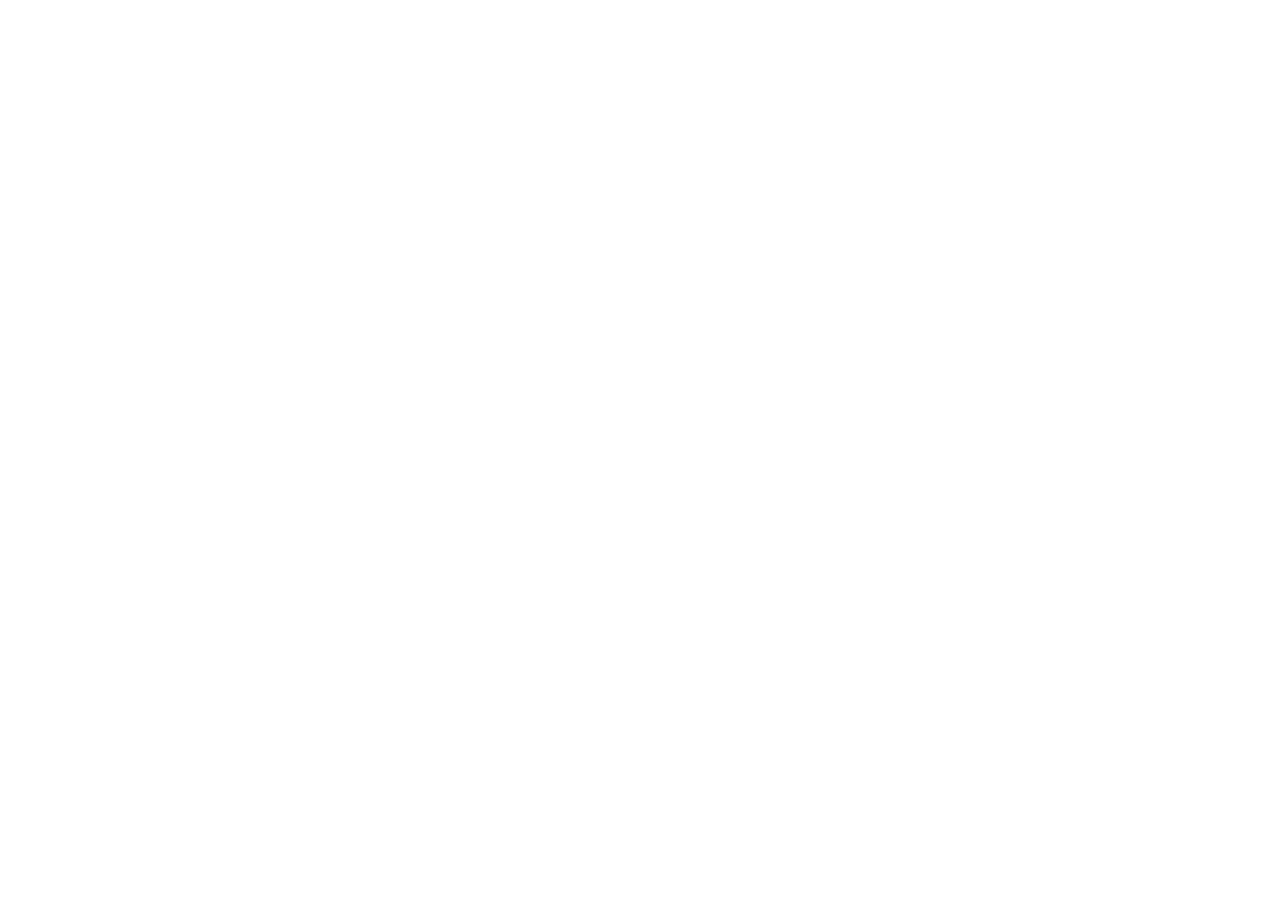
==== collections.html @ 4f32b519 "Updated project features and design" ====
<!DOCTYPE html>
<html lang="en">
<head>
    <meta charset="UTF-8">
    <meta name="viewport" content="width=device-width, initial-scale=1.0">
    <title>collections</title>
</head>
<body>
    
</body>
</html>
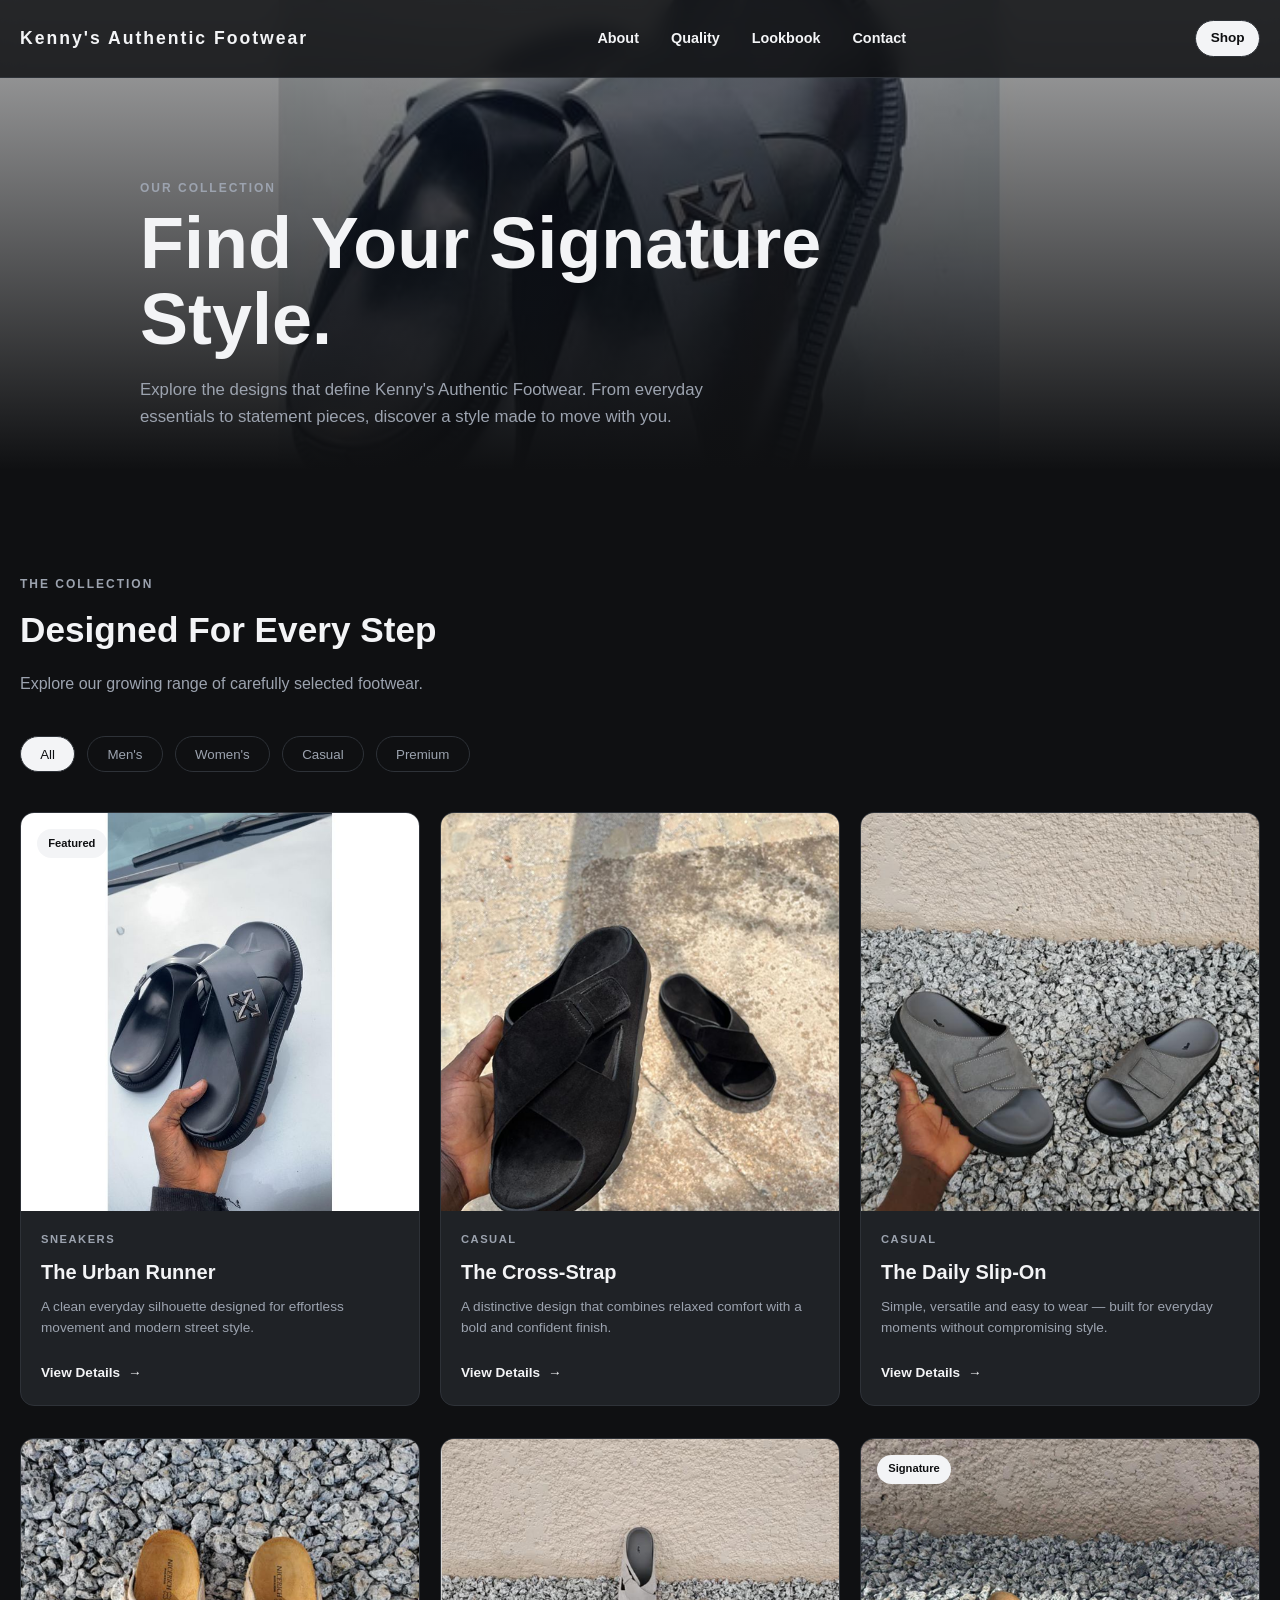
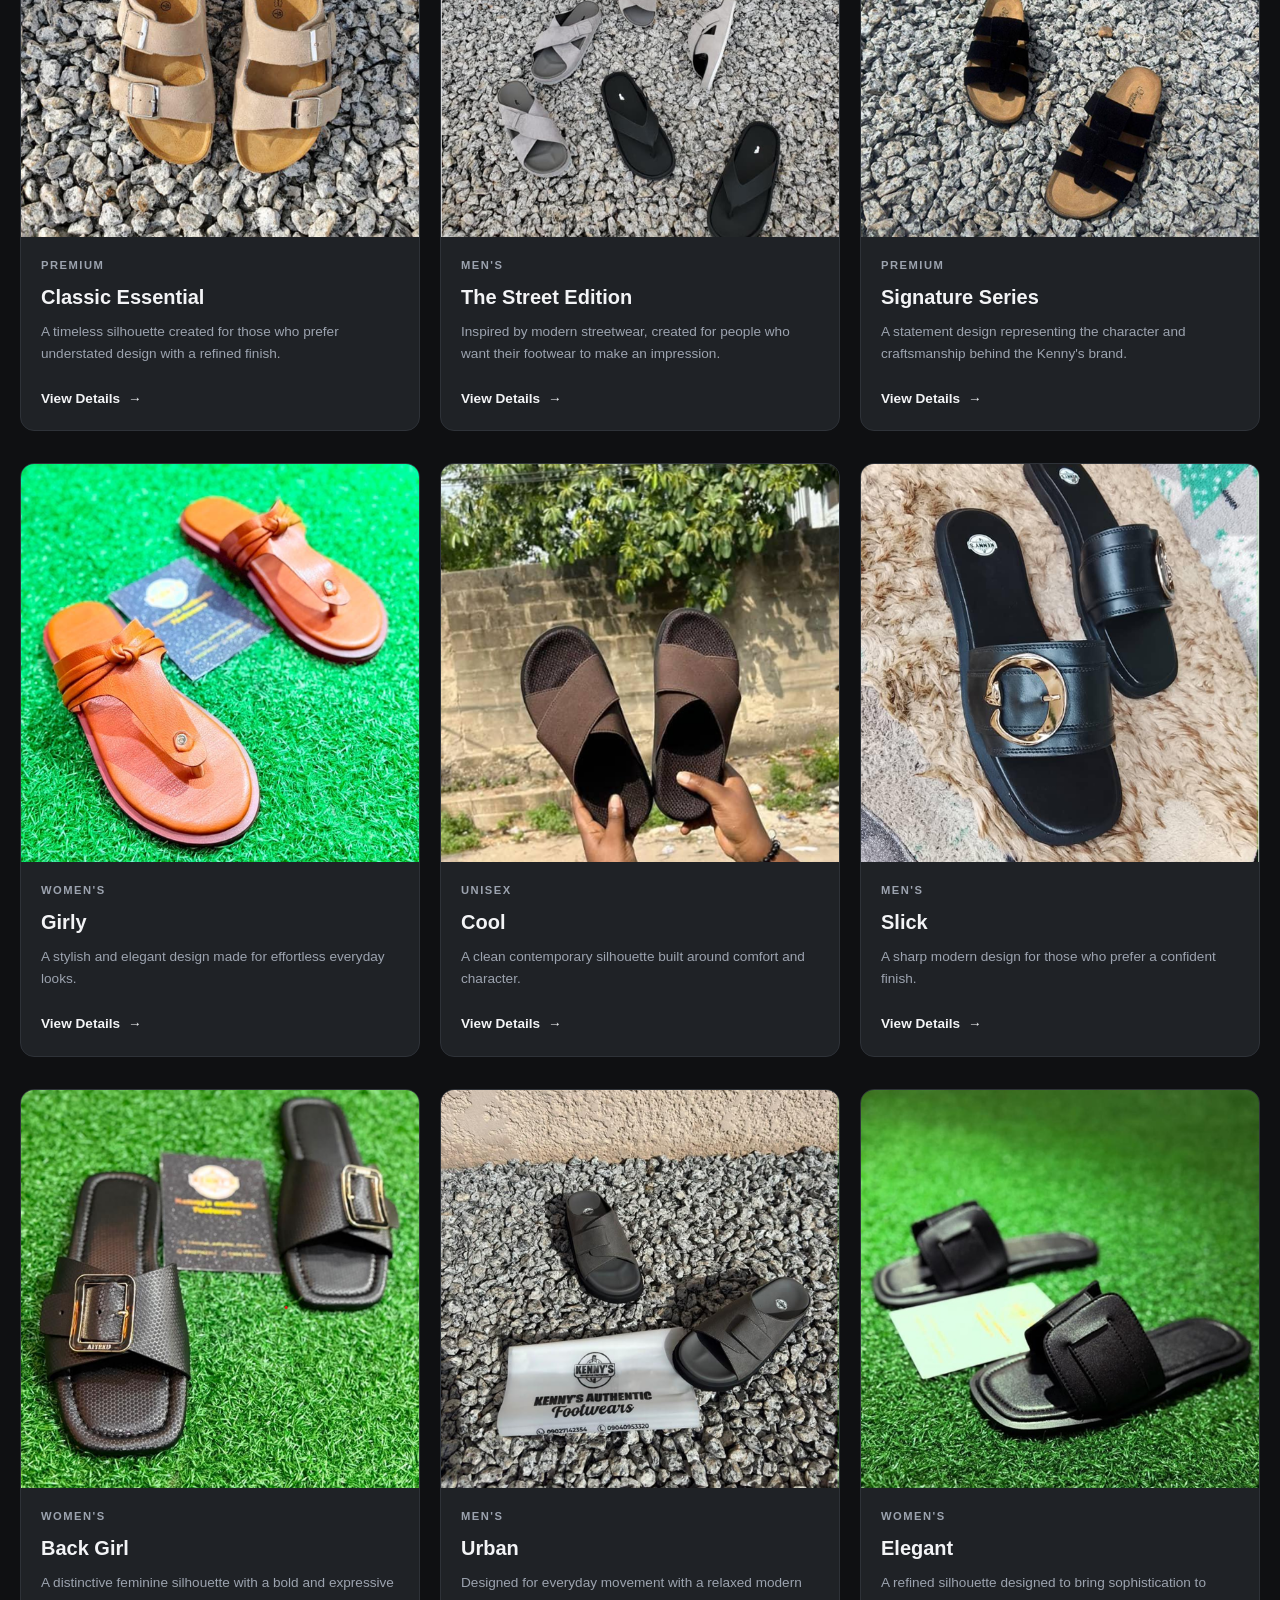
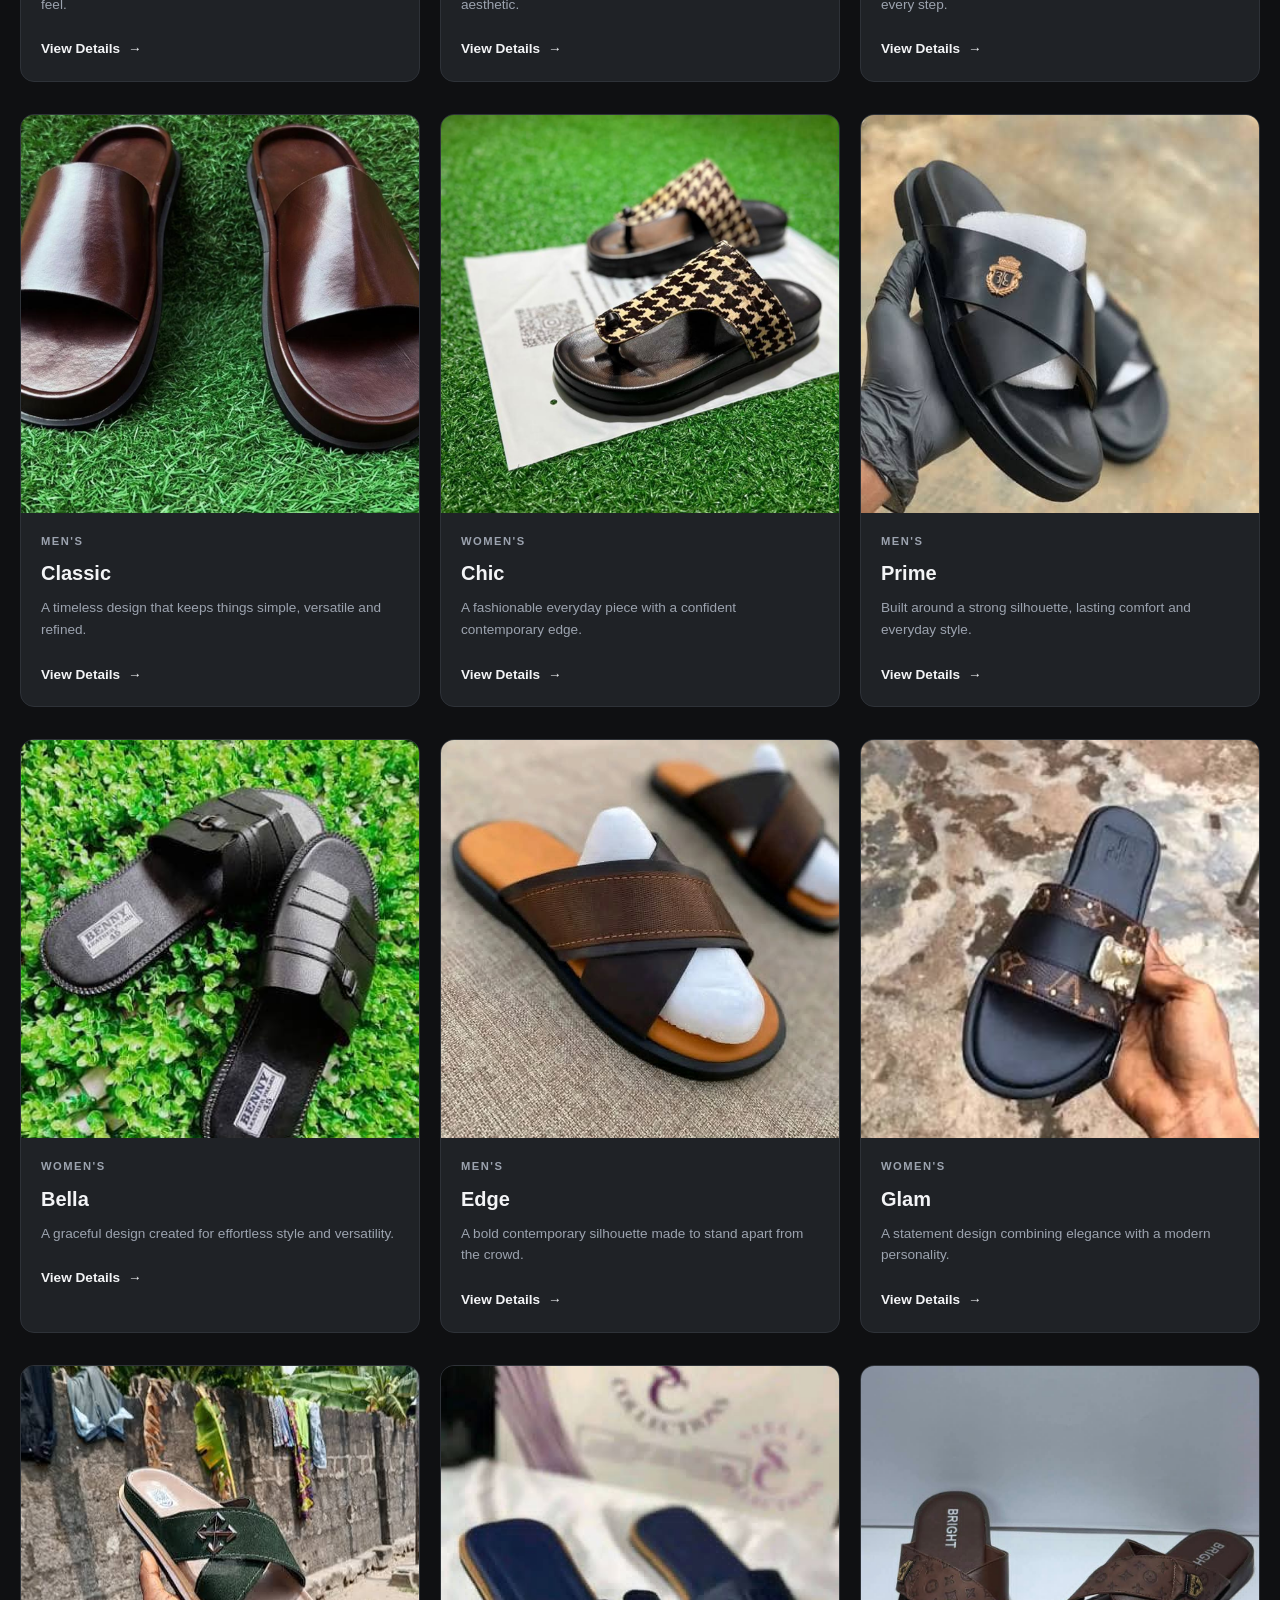
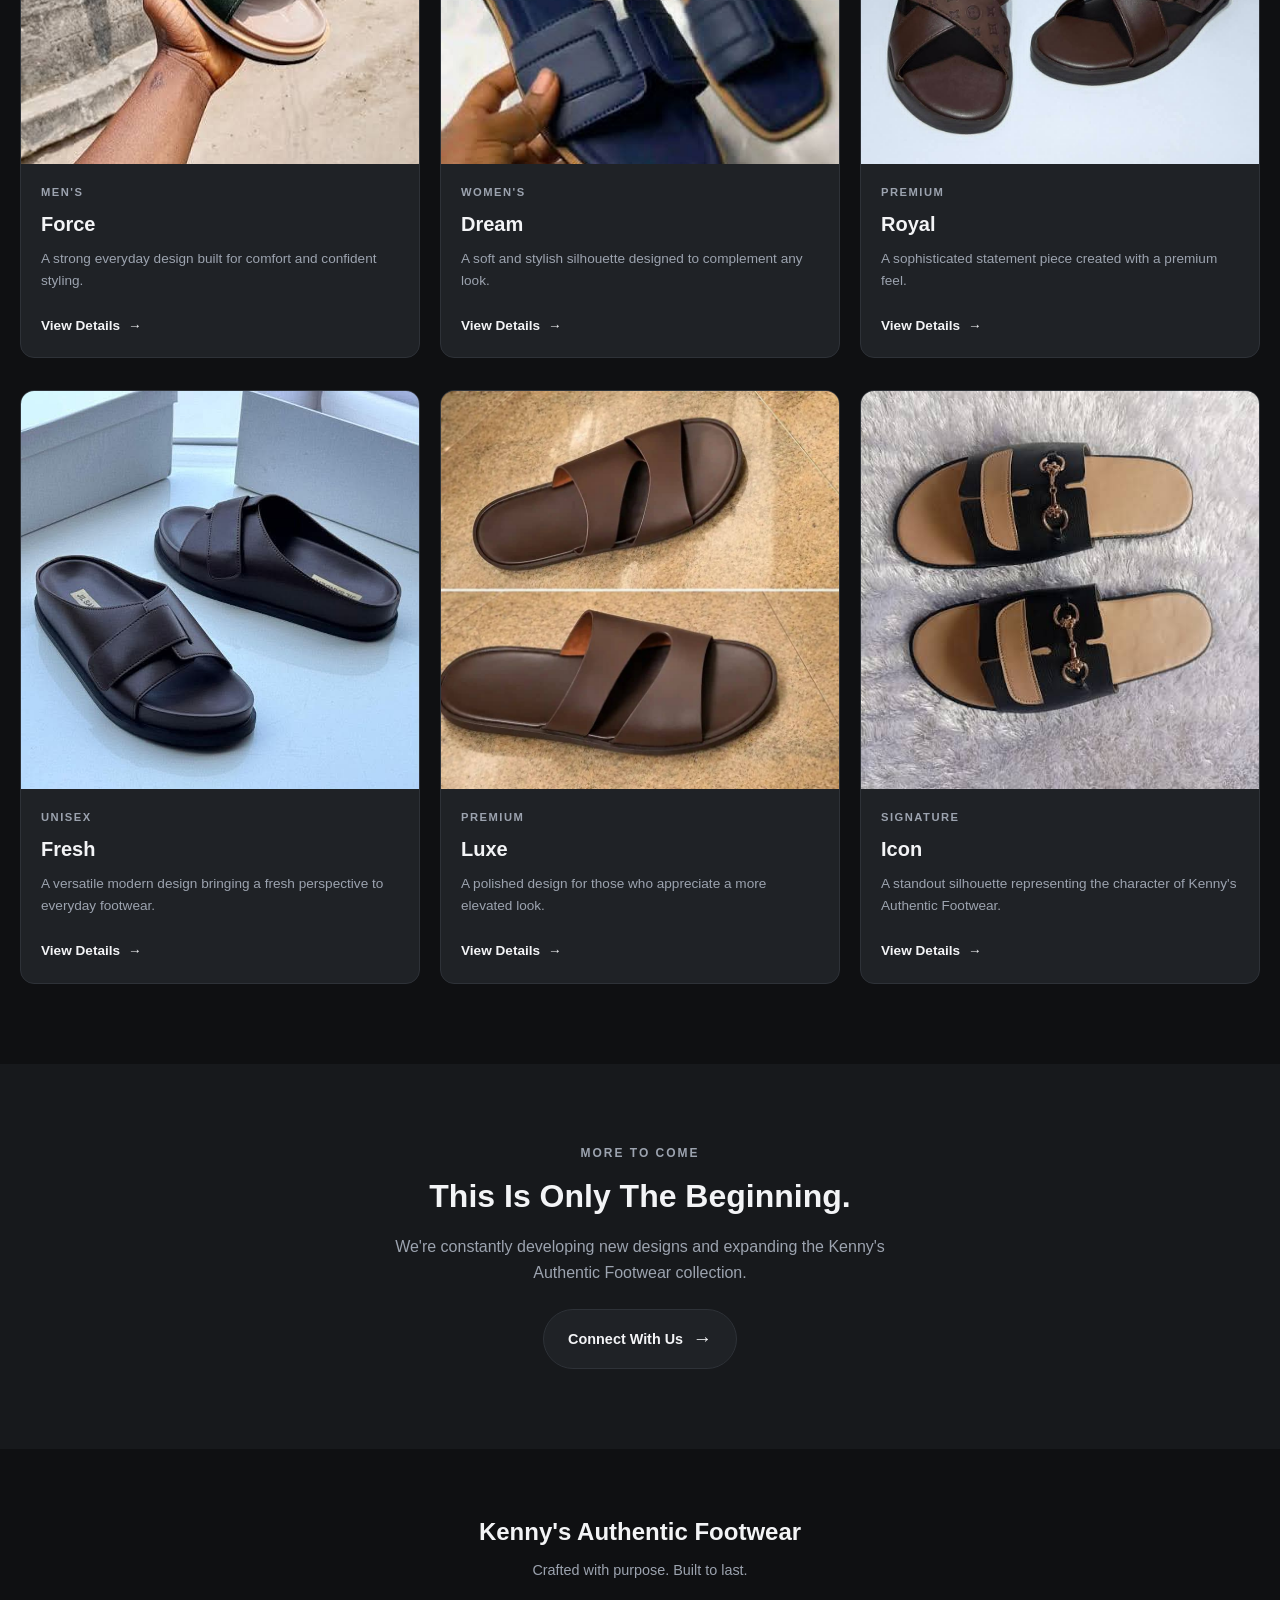
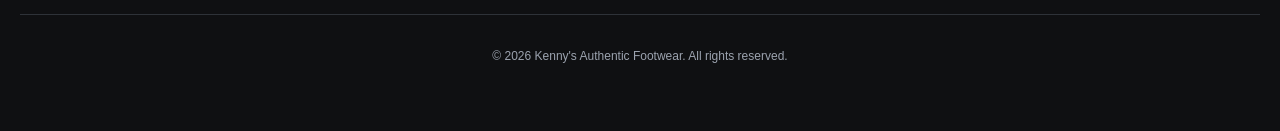
==== commit e0c469af: "Updated project features and design" ====
--- a/collections.html
+++ b/collections.html
@@ -1,11 +1,731 @@
 <!DOCTYPE html>
 <html lang="en">
+
 <head>
-    <meta charset="UTF-8">
-    <meta name="viewport" content="width=device-width, initial-scale=1.0">
-    <title>collections</title>
+  <meta charset="UTF-8">
+  <meta name="viewport" content="width=device-width, initial-scale=1.0">
+
+  <title>Collections | Kenny's Authentic Footwear</title>
+
+  <link rel="stylesheet" href="style.css">
+
+  <!-- AOS CSS -->
+  <link
+    rel="stylesheet"
+    href="https://unpkg.com/aos@2.3.4/dist/aos.css"
+  >
+
+  <!-- Material Symbols -->
+  <link
+    rel="stylesheet"
+    href="https://fonts.googleapis.com/css2?family=Material+Symbols+Outlined"
+  >
 </head>
+
 <body>
-    
+
+  <!-- NAVBAR -->
+  <nav class="navbar">
+
+    <a href="index.html" class="brand-logo">
+      Kenny's Authentic Footwear
+    </a>
+
+    <div class="nav-links">
+      <a href="index.html#vision">About</a>
+      <a href="index.html#quality">Quality</a>
+      <a href="index.html#lookbook">Lookbook</a>
+      <a href="index.html#contact">Contact</a>
+    </div>
+
+    <div class="nav-right">
+
+      <a href="#" class="nav-btn">
+        Shop
+      </a>
+
+      <button
+        class="hamburger"
+        id="hamburger"
+        aria-label="Open menu"
+      >
+        <span class="material-symbols-outlined">menu</span>
+      </button>
+
+    </div>
+
+  </nav>
+
+
+  <!-- COLLECTION HERO -->
+  <header class="collection-hero">
+
+    <div class="collection-hero-content">
+
+      <span
+        class="section-label"
+        data-aos="fade-up"
+      >
+        OUR COLLECTION
+      </span>
+
+      <h1 data-aos="fade-up" data-aos-delay="100">
+        Find Your Signature Style.
+      </h1>
+
+      <p data-aos="fade-up" data-aos-delay="200">
+        Explore the designs that define Kenny's Authentic Footwear.
+        From everyday essentials to statement pieces, discover a style
+        made to move with you.
+      </p>
+
+    </div>
+
+  </header>
+
+
+  <!-- COLLECTION FILTER -->
+  <section class="collection-section">
+
+    <div class="container">
+
+      <div
+        class="collection-heading"
+        data-aos="fade-up"
+      >
+
+        <span class="section-label">
+          THE COLLECTION
+        </span>
+
+        <h2>
+          Designed For Every Step
+        </h2>
+
+        <p class="body-text">
+          Explore our growing range of carefully selected footwear.
+        </p>
+
+      </div>
+
+
+      <div
+  class="collection-filters"
+  data-aos="fade-up"
+  data-aos-delay="100"
+>
+
+  <button class="filter-btn active" data-filter="all">
+    All
+  </button>
+
+  <button class="filter-btn" data-filter="men">
+    Men's
+  </button>
+
+  <button class="filter-btn" data-filter="women">
+    Women's
+  </button>
+
+  <button class="filter-btn" data-filter="casual">
+    Casual
+  </button>
+
+  <button class="filter-btn" data-filter="premium">
+    Premium
+  </button>
+
+</div>
+      <!-- PRODUCTS -->
+      <div class="collection-grid">
+
+
+        <!-- PRODUCT 1 -->
+        <article
+          class="collection-card"
+          data-aos="fade-up"
+          data-aos-delay="200"
+          data-category="men"
+        >
+
+          <div class="collection-image">
+
+            <img
+              src="images/1.jpg"
+              alt="The Urban Runner"
+            >
+
+            <span class="collection-tag">
+              Featured
+            </span>
+
+          </div>
+
+          <div class="collection-info">
+
+            <span class="product-category">
+              Sneakers
+            </span>
+
+            <h3>
+              The Urban Runner
+            </h3>
+
+            <p>
+              A clean everyday silhouette designed for effortless
+              movement and modern street style.
+            </p>
+
+            <a href="product.html?product=urbanrunner" class="view-product">
+              View Details
+              <span>→</span>
+            </a>
+
+          </div>
+
+        </article>
+
+
+        <!-- PRODUCT 2 -->
+        <article
+          class="collection-card"
+          data-aos="fade-up"
+          data-aos-delay="100"
+          data-category="men"
+        >
+
+          <div class="collection-image">
+
+            <img
+              src="images/black.png"
+              alt="The Cross-Strap"
+            >
+
+          </div>
+
+          <div class="collection-info">
+
+            <span class="product-category">
+              Casual
+            </span>
+
+            <h3>
+              The Cross-Strap
+            </h3>
+
+            <p>
+              A distinctive design that combines relaxed comfort
+              with a bold and confident finish.
+            </p>
+
+            <a href="product.html?product=crossstrap" class="view-product">
+              View Details
+              <span>→</span>
+            </a>
+
+          </div>
+
+        </article>
+
+
+        <!-- PRODUCT 3 -->
+        <article
+          class="collection-card"
+          data-aos="fade-up"
+          data-aos-delay="200"
+          data-category="men"
+        >
+
+          <div class="collection-image">
+
+            <img
+              src="images/sliver.png"
+              alt="The Daily Slip-On"
+            >
+
+          </div>
+
+          <div class="collection-info">
+
+            <span class="product-category">
+              Casual
+            </span>
+
+            <h3>
+              The Daily Slip-On
+            </h3>
+
+            <p>
+              Simple, versatile and easy to wear — built for
+              everyday moments without compromising style.
+            </p>
+
+            <a href="product.html?product=dailyslipon" class="view-product">
+              View Details
+              <span>→</span>
+            </a>
+
+          </div>
+
+        </article>
+
+
+        <!-- PRODUCT 4 -->
+        <article
+          class="collection-card"
+          data-aos="fade-up"
+          data-aos-delay="300"
+          data-category="men"
+        >
+
+          <div class="collection-image">
+
+            <img
+              src="images/sweet.png"
+              alt="Classic Essential"
+            >
+
+          </div>
+
+          <div class="collection-info">
+
+            <span class="product-category">
+              Premium
+            </span>
+
+            <h3>
+              Classic Essential
+            </h3>
+
+            <p>
+              A timeless silhouette created for those who prefer
+              understated design with a refined finish.
+            </p>
+
+            <a href="product.html?product=classicessential" class="view-product">
+              View Details
+              <span>→</span>
+            </a>
+
+          </div>
+
+        </article>
+
+
+        <!-- PRODUCT 5 -->
+        <article
+          class="collection-card"
+          data-aos="fade-up"
+          data-aos-delay="100"
+          data-category="men"
+        >
+
+          <div class="collection-image">
+
+            <img
+              src="images/plenty.png"
+              alt="The Street Edition"
+            >
+
+          </div>
+
+          <div class="collection-info">
+
+            <span class="product-category">
+              men's
+            </span>
+
+            <h3>
+              The Street Edition
+            </h3>
+
+            <p>
+              Inspired by modern streetwear, created for people
+              who want their footwear to make an impression.
+            </p>
+
+            <a href="product.html?product=strrtrdition" class="view-product">
+              View Details
+              <span>→</span>
+            </a>
+
+          </div>
+
+        </article>
+
+
+        <!-- PRODUCT 6 -->
+        <article
+          class="collection-card"
+          data-aos="fade-up"
+          data-aos-delay="200"
+          data-category="men"
+        >
+
+          <div class="collection-image">
+
+            <img
+              src="images/bueauty.png"
+              alt="Signature Series"
+            >
+
+            <span class="collection-tag">
+              Signature
+            </span>
+
+          </div>
+
+          <div class="collection-info">
+
+            <span class="product-category">
+              Premium
+            </span>
+
+            <h3>
+              Signature Series
+            </h3>
+
+            <p>
+              A statement design representing the character and
+              craftsmanship behind the Kenny's brand.
+            </p>
+
+            <a href="product.html?product=signatreseries" class="view-product">
+              View Details
+              <span>→</span>
+            </a>
+
+          </div>
+
+        </article>
+        
+          <!-- PRODUCT 7 -->
+<article class="collection-card" data-aos="fade-up">
+  <div class="collection-image">
+    <img src="images/girly.png" alt="Girly">
+  </div>
+  <div class="collection-info">
+    <span class="product-category">Women's</span>
+    <h3>Girly</h3>
+    <p>A stylish and elegant design made for effortless everyday looks.</p>
+    <a href="product.html?product=girly" class="view-product">View Details <span>→</span></a>
+  </div>
+</article>
+
+
+<!-- PRODUCT 8 -->
+<article class="collection-card" data-aos="fade-up" data-aos-delay="100">
+  <div class="collection-image">
+    <img src="images/Screenshot 2026-09-05 162527.png" alt="Cool">
+  </div>
+  <div class="collection-info">
+    <span class="product-category">Unisex</span>
+    <h3>Cool</h3>
+    <p>A clean contemporary silhouette built around comfort and character.</p>
+    <a href="product.html?product=cool" class="view-product">View Details <span>→</span></a>
+  </div>
+</article>
+
+
+<!-- PRODUCT 9 -->
+<article class="collection-card" data-aos="fade-up" data-aos-delay="200">
+  <div class="collection-image">
+    <img src="images/slick.png" alt="Slick">
+  </div>
+  <div class="collection-info">
+    <span class="product-category">Men's</span>
+    <h3>Slick</h3>
+    <p>A sharp modern design for those who prefer a confident finish.</p>
+    <a href="product.html?product=slick" class="view-product">View Details <span>→</span></a>
+  </div>
+</article>
+
+
+<!-- PRODUCT 10 -->
+<article class="collection-card" data-aos="fade-up">
+  <div class="collection-image">
+    <img src="images/cool.png" alt="Back Girl">
+  </div>
+  <div class="collection-info">
+    <span class="product-category">Women's</span>
+    <h3>Back Girl</h3>
+    <p>A distinctive feminine silhouette with a bold and expressive feel.</p>
+    <a href="product.html?product=backgirl" class="view-product">View Details <span>→</span></a>
+  </div>
+</article>
+
+
+<!-- PRODUCT 11 -->
+<article class="collection-card" data-aos="fade-up" data-aos-delay="100">
+  <div class="collection-image">
+    <img src="images/Screenshot 2026-09-04 044049.png" alt="Urban">
+  </div>
+  <div class="collection-info">
+    <span class="product-category">Men's</span>
+    <h3>Urban</h3>
+    <p>Designed for everyday movement with a relaxed modern aesthetic.</p>
+    <a href="product.html?product=urban" class="view-product">View Details <span>→</span></a>
+  </div>
+</article>
+
+
+<!-- PRODUCT 12 -->
+<article class="collection-card" data-aos="fade-up" data-aos-delay="200" data-category="women">
+  <div class="collection-image">
+    <img src="images/black-girl.png" alt="Elegant">
+  </div>
+  <div class="collection-info">
+    <span class="product-category">Women's</span>
+    <h3>Elegant</h3>
+    <p>A refined silhouette designed to bring sophistication to every step.</p>
+    <a href="product.html?product=elegant" class="view-product">View Details <span>→</span></a>
+  </div>
+</article>
+
+
+<!-- PRODUCT 13 -->
+<article class="collection-card" data-aos="fade-up" data-category="casual">
+  <div class="collection-image">
+    <img src="images/classic.png" alt="Classic">
+  </div>
+  <div class="collection-info">
+    <span class="product-category">Men's</span>
+    <h3>Classic</h3>
+    <p>A timeless design that keeps things simple, versatile and refined.</p>
+    <a href="product.html?product=classic" class="view-product">View Details <span>→</span></a>
+  </div>
+</article>
+
+
+<!-- PRODUCT 14 -->
+<article class="collection-card" data-aos="fade-up" data-aos-delay="100" data-category="women">
+  <div class="collection-image">
+    <img src="images/chick.png" alt="Chic">
+  </div>
+  <div class="collection-info">
+    <span class="product-category">Women's</span>
+    <h3>Chic</h3>
+    <p>A fashionable everyday piece with a confident contemporary edge.</p>
+    <a href="product.html?product=chic" class="view-product">View Details <span>→</span></a>
+  </div>
+</article>
+
+
+<!-- PRODUCT 15 -->
+<article class="collection-card" data-aos="fade-up" data-aos-delay="200" data-category="premium">
+  <div class="collection-image">
+    <img src="images/bella.jpeg" alt="Prime">
+  </div>
+  <div class="collection-info">
+    <span class="product-category">Men's</span>
+    <h3>Prime</h3>
+    <p>Built around a strong silhouette, lasting comfort and everyday style.</p>
+    <a href="product.html?product=prime" class="view-product">View Details <span>→</span></a>
+  </div>
+</article>
+
+
+<!-- PRODUCT 16 -->
+<article class="collection-card" data-aos="fade-up" data-category="premium">
+  <div class="collection-image">
+    <img src="images/bel.jpeg" alt="Bella">
+  </div>
+  <div class="collection-info">
+    <span class="product-category">Women's</span>
+    <h3>Bella</h3>
+    <p>A graceful design created for effortless style and versatility.</p>
+    <a href="product.html?product=bella" class="view-product">View Details <span>→</span></a>
+  </div>
+</article>
+
+
+<!-- PRODUCT 17 -->
+<article class="collection-card" data-aos="fade-up" data-aos-delay="100" data-category="casual">
+  <div class="collection-image">
+    <img src="images/edgee.jpeg" alt="Edge">
+  </div>
+  <div class="collection-info">
+    <span class="product-category">Men's</span>
+    <h3>Edge</h3>
+    <p>A bold contemporary silhouette made to stand apart from the crowd.</p>
+    <a href="product.html?product=edge" class="view-product">View Details <span>→</span></a>
+  </div>
+</article>
+
+
+<!-- PRODUCT 18 -->
+<article class="collection-card" data-aos="fade-up" data-aos-delay="200" data-category="women">
+  <div class="collection-image">
+    <img src="images/glam.jpeg" alt="Glam">
+  </div>
+  <div class="collection-info">
+    <span class="product-category">Women's</span>
+    <h3>Glam</h3>
+    <p>A statement design combining elegance with a modern personality.</p>
+    <a href="product.html?product=glam" class="view-product">View Details <span>→</span></a>
+  </div>
+</article>
+
+
+<!-- PRODUCT 19 -->
+<article class="collection-card" data-aos="fade-up" data-category="men">
+  <div class="collection-image">
+    <img src="images/force.jpeg" alt="Force">
+  </div>
+  <div class="collection-info">
+    <span class="product-category">Men's</span>
+    <h3>Force</h3>
+    <p>A strong everyday design built for comfort and confident styling.</p>
+    <a href="product.html?product=force" class="view-product">View Details <span>→</span></a>
+  </div>
+</article>
+
+
+<!-- PRODUCT 20 -->
+<article class="collection-card" data-aos="fade-up" data-aos-delay="100" data-category="women">
+  <div class="collection-image">
+    <img src="images/dream.jpeg" alt="Dream">
+  </div>
+  <div class="collection-info">
+    <span class="product-category">Women's</span>
+    <h3>Dream</h3>
+    <p>A soft and stylish silhouette designed to complement any look.</p>
+    <a href="product.html?product=dream" class="view-product">View Details <span>→</span></a>
+  </div>
+</article>
+
+
+<!-- PRODUCT 21 -->
+<article class="collection-card" data-aos="fade-up" data-aos-delay="200" data-category="premium">
+  <div class="collection-image">
+    <img src="images/royal.jpeg" alt="Royal">
+  </div>
+  <div class="collection-info">
+    <span class="product-category">Premium</span>
+    <h3>Royal</h3>
+    <p>A sophisticated statement piece created with a premium feel.</p>
+    <a href="product.html?product=royal" class="view-product">View Details <span>→</span></a>
+  </div>
+</article>
+
+
+<!-- PRODUCT 22 -->
+<article class="collection-card" data-aos="fade-up" data-category="men">
+  <div class="collection-image">
+    <img src="images/fresh.jpeg" alt="Fresh">
+  </div>
+  <div class="collection-info">
+    <span class="product-category">Unisex</span>
+    <h3>Fresh</h3>
+    <p>A versatile modern design bringing a fresh perspective to everyday footwear.</p>
+    <a href="product.html?product=fresh" class="view-product">View Details <span>→</span></a>
+  </div>
+</article>
+
+
+<!-- PRODUCT 23 -->
+<article class="collection-card" data-aos="fade-up" data-aos-delay="100" data-category="premium">
+  <div class="collection-image">
+    <img src="images/luxe.jpeg" alt="Luxe">
+  </div>
+  <div class="collection-info">
+    <span class="product-category">Premium</span>
+    <h3>Luxe</h3>
+    <p>A polished design for those who appreciate a more elevated look.</p>
+    <a href="product.html?product=luxe" class="view-product">View Details <span>→</span></a>
+  </div>
+</article>
+
+
+<!-- PRODUCT 24 -->
+<article class="collection-card" data-aos="fade-up" data-aos-delay="200" data-category="premium">
+  <div class="collection-image">
+    <img src="images/sig.jpeg" alt="Icon">
+  </div>
+  <div class="collection-info">
+    <span class="product-category">Signature</span>
+    <h3>Icon</h3>
+    <p>A standout silhouette representing the character of Kenny's Authentic Footwear.</p>
+    <a href="product.html?product=icon" class="view-product">View Details <span>→</span></a>
+  </div>
+</article>
+      </div>
+
+    </div>
+
+  </section>
+
+
+  <!-- COLLECTION CTA -->
+  <section class="collection-bottom">
+
+    <div
+      class="container"
+      data-aos="fade-up"
+    >
+
+      <span class="section-label">
+        MORE TO COME
+      </span>
+
+      <h2>
+        This Is Only The Beginning.
+      </h2>
+
+      <p>
+        We're constantly developing new designs and expanding
+        the Kenny's Authentic Footwear collection.
+      </p>
+
+      <a href="index.html#contact" class="collection-btn">
+        Connect With Us
+        <span>→</span>
+      </a>
+
+    </div>
+
+  </section>
+
+
+  <!-- FOOTER -->
+  <footer class="footer">
+
+    <div class="container">
+
+      <h2>
+        Kenny's Authentic Footwear
+      </h2>
+
+      <p>
+        Crafted with purpose. Built to last.
+      </p>
+
+      <div class="copyright">
+        &copy; 2026 Kenny's Authentic Footwear.
+        All rights reserved.
+      </div>
+
+    </div>
+
+  </footer>
+
+ <script src="script.js"></script>
+
+  <!-- AOS JS -->
+  <script
+    src="https://unpkg.com/aos@2.3.4/dist/aos.js">
+  </script>
+
+
+  <!-- AOS INITIALIZATION -->
+  <script>
+    AOS.init({
+      duration: 1100,
+      easing: 'ease-out-cubic',
+      once: true,
+      offset: 80
+    });
+  </script>
+
 </body>
 </html>
--- a/style.css
+++ b/style.css
@@ -0,0 +1,1022 @@
+* {
+  margin: 0;
+  padding: 0;
+  box-sizing: border-box;
+}
+
+:root {
+  --bg-color: #0f1012;
+  --bg-alt: #17191c;
+  --card-bg: #1f2226;
+  --text-main: #f3f4f6;
+  --text-muted: #9ca3af;
+  --accent: #e5e7eb;
+  --border: #2e3238;
+  --font-main: -apple-system, BlinkMacSystemFont, "Segoe UI", Roboto, sans-serif;
+}
+
+body {
+  background-color: var(--bg-color);
+  color: var(--text-main);
+  font-family: var(--font-main);
+  line-height: 1.6;
+  -webkit-font-smoothing: antialiased;
+}
+
+/* Container */
+.container {
+  width: 100%;
+  padding-left: 1.25rem;
+  padding-right: 1.25rem;
+  margin: 0 auto;
+}
+
+/* Navbar */
+.navbar {
+  display: flex;
+  justify-content: space-between;
+  align-items: center;
+  padding: 1.25rem;
+  position: fixed;
+  top: 0;
+  width: 100%;
+  background: rgba(15, 16, 18, 0.85);
+  backdrop-filter: blur(10px);
+  z-index: 100;
+  border-bottom: 1px solid var(--border);
+}
+
+.brand-logo {
+  font-weight: 800;
+  letter-spacing: 2px;
+  color: var(--text-main);
+  text-decoration: none;
+  font-size: 1.1rem;
+}
+
+.nav-links {
+  display: flex;
+  gap: 2rem;
+}
+
+.nav-links a {
+  color: var(--text-main);
+  text-decoration: none;
+  font-size: 0.9rem;
+  font-weight: 600;
+}
+
+.nav-btn {
+  color: var(--bg-color);
+  background-color: var(--text-main);
+  text-decoration: none;
+  font-size: 0.85rem;
+  font-weight: 600;
+  border: 1px solid var(--border);
+  padding: 0.4rem 0.9rem;
+  border-radius: 20px;
+}
+
+.nav-right {
+  display: flex;
+  align-items: center;
+  gap: 1rem;
+}
+
+/* Hamburger hidden on desktop */
+.hamburger {
+  display: none;
+}
+
+/* Hero Section */
+.hero {
+  position: relative;
+  min-height: 85vh;
+  display: flex;
+  align-items: flex-end;
+  padding: 2rem 1.25rem 4rem;
+  background: url('images/bueauty.png') center/cover no-repeat;
+}
+
+.hero-overlay {
+  position: absolute;
+  top: 0;
+  left: 0;
+  width: 100%;
+  height: 100%;
+  background: linear-gradient(
+    to top,
+    var(--bg-color) 10%,
+    rgba(15, 16, 18, 0.4) 100%
+  );
+}
+
+.hero-content {
+  position: relative;
+  z-index: 2;
+  max-width: 600px;
+}
+
+.badge {
+  display: inline-block;
+  font-size: 0.75rem;
+  font-weight: 700;
+  letter-spacing: 1.5px;
+  color: var(--text-muted);
+  margin-bottom: 0.75rem;
+}
+
+.hero h1 {
+  font-size: 2.2rem;
+  line-height: 1.2;
+  font-weight: 800;
+  margin-bottom: 1rem;
+}
+
+.hero p {
+  color: var(--text-muted);
+  font-size: 1rem;
+  margin-bottom: 1.5rem;
+}
+
+.btn-primary {
+  display: inline-block;
+  background-color: var(--text-main);
+  color: var(--bg-color);
+  padding: 0.85rem 1.75rem;
+  border-radius: 30px;
+  text-decoration: none;
+  font-weight: 700;
+  font-size: 0.9rem;
+}
+
+/* Sections */
+.section {
+  padding: 4rem 0;
+}
+
+.bg-alt {
+  background-color: var(--bg-alt);
+}
+
+.section-label {
+  display: block;
+  font-size: 0.75rem;
+  font-weight: 700;
+  letter-spacing: 2px;
+  color: var(--text-muted);
+  margin-bottom: 0.5rem;
+}
+
+.section h2 {
+  font-size: 1.75rem;
+  line-height: 1.3;
+  margin-bottom: 1rem;
+}
+
+.body-text {
+  color: var(--text-muted);
+  font-size: 1rem;
+}
+
+/* Quality Features */
+.quality-features {
+  display: grid;
+  grid-template-columns: repeat(3, 1fr);
+  gap: 1.25rem;
+  margin-top: 2rem;
+}
+
+.quality-feature {
+  padding: 1.5rem;
+  border-radius: 12px;
+  background-color: var(--card-bg);
+  border: 1px solid var(--border);
+}
+
+.quality-feature h3 {
+  font-size: 1.2rem;
+  margin-bottom: 0.5rem;
+}
+
+.quality-feature p {
+  color: var(--text-muted);
+  font-size: 0.9rem;
+}
+
+/* Gallery */
+.gallery {
+  display: grid;
+  grid-template-columns: repeat(3, 1fr);
+  gap: 1.5rem;
+  margin-top: 2rem;
+}
+
+.gallery-item {
+  position: relative;
+  border-radius: 12px;
+  overflow: hidden;
+  background: var(--card-bg);
+  border: 1px solid var(--border);
+}
+
+.gallery-item img {
+  width: 100%;
+  height: 320px;
+  object-fit: cover;
+  display: block;
+}
+
+.gallery-caption {
+  position: absolute;
+  bottom: 0;
+  left: 0;
+  width: 100%;
+  padding: 1rem;
+  background: linear-gradient(
+    to top,
+    rgba(0, 0, 0, 0.8),
+    transparent
+  );
+  font-weight: 600;
+  font-size: 0.95rem;
+}
+
+/* Collection CTA */
+
+.collection-cta {
+  text-align: center;
+  margin-top: 3rem;
+}
+
+.collection-cta p {
+  color: var(--text-muted);
+  font-size: 0.95rem;
+  margin-bottom: 1.25rem;
+}
+
+.collection-btn {
+  display: inline-flex;
+  align-items: center;
+  gap: 0.6rem;
+  padding: 0.85rem 1.5rem;
+  border: 1px solid var(--border);
+  border-radius: 30px;
+  background-color: var(--card-bg);
+  color: var(--text-main);
+  text-decoration: none;
+  font-size: 0.9rem;
+  font-weight: 700;
+  transition: 0.3s ease;
+}
+
+.collection-btn span {
+  font-size: 1.2rem;
+  transition: transform 0.3s ease;
+}
+
+.collection-btn:hover {
+  background-color: var(--text-main);
+  color: var(--bg-color);
+}
+
+.collection-btn:hover span {
+  transform: translateX(4px);
+}
+
+
+/* Footer */
+.footer {
+  padding: 4rem 0 2rem;
+  
+  text-align: center;
+}
+
+.footer h2 {
+  font-size: 1.5rem;
+  margin-bottom: 0.5rem;
+}
+
+.footer p {
+  color: var(--text-muted);
+  font-size: 0.9rem;
+  margin-bottom: 2rem;
+}
+
+/* Social Links */
+.social-links {
+  display: flex;
+  flex-direction: row;
+  justify-content: center;
+  gap: 0.75rem;
+  max-width: 400px;
+  margin-left: auto;
+  margin-right: auto;
+  margin-bottom: 3rem;
+}
+
+.social-btn {
+  display: block;
+  padding: 0.85rem 1.5rem;
+  border: 1px solid var(--border);
+  border-radius: 8px;
+  color: var(--text-main);
+  text-decoration: none;
+  font-weight: 600;
+  background-color: var(--card-bg);
+}
+
+.copyright {
+  border-top: 1px solid var(--border);
+  padding: 2rem;
+  font-size: 0.75rem;
+  color: var(--text-muted);
+}
+
+
+
+/* Collection Hero */
+
+.collection-hero {
+  min-height: 55vh;
+  display: flex;
+  align-items: flex-end;
+  padding: 8rem 1.25rem 4rem;
+  background:
+    linear-gradient(
+      to top,
+      var(--bg-color) 5%,
+      rgba(15, 16, 18, 0.35) 100%
+    ),
+    url('images/1.jpg') center/cover no-repeat;
+}
+
+.collection-hero-content {
+  width: 100%;
+  max-width: 1000px;
+  margin: 0 auto;
+}
+
+.collection-hero h1 {
+  max-width: 700px;
+  font-size: clamp(2.5rem, 6vw, 4.5rem);
+  line-height: 1.05;
+  margin-bottom: 1.25rem;
+}
+
+.collection-hero p {
+  max-width: 600px;
+  color: var(--text-muted);
+  font-size: 1.05rem;
+}
+
+
+/* Collection Section */
+
+.collection-section {
+  padding: 5rem 0;
+}
+
+.collection-heading {
+  max-width: 650px;
+}
+
+.collection-heading h2 {
+  font-size: 2.2rem;
+  margin-bottom: 0.75rem;
+}
+
+
+/* Filters */
+
+.collection-filters {
+  display: flex;
+  gap: 0.75rem;
+  flex-wrap: wrap;
+  margin: 2.5rem 0;
+}
+
+.filter-btn {
+  border: 1px solid var(--border);
+  background: transparent;
+  color: var(--text-muted);
+  padding: 0.6rem 1.2rem;
+  border-radius: 30px;
+  cursor: pointer;
+  font-family: inherit;
+  transition: 0.3s ease;
+}
+
+.filter-btn:hover,
+.filter-btn.active {
+  background: var(--text-main);
+  color: var(--bg-color);
+}
+
+
+/* Collection Grid */
+
+.collection-grid {
+  display: grid;
+  grid-template-columns: repeat(3, 1fr);
+  gap: 2rem 1.25rem;
+}
+
+
+/* Product Card */
+
+.collection-card {
+  background: var(--card-bg);
+  border: 1px solid var(--border);
+  border-radius: 14px;
+  overflow: hidden;
+  transition: transform 0.3s ease, border-color 0.3s ease;
+}
+
+.collection-card:hover {
+  transform: translateY(-5px);
+}
+
+
+/* Product Image */
+
+.collection-image {
+  position: relative;
+  overflow: hidden;
+  aspect-ratio: 1 / 1;
+  background: var(--bg-alt);
+}
+
+.collection-image img {
+  width: 100%;
+  height: 100%;
+  object-fit: cover;
+  display: block;
+}
+
+.collection-card:hover .collection-image img {
+  transform: scale(1.04);
+}
+
+
+/* Product Tag */
+
+.collection-tag {
+  position: absolute;
+  top: 1rem;
+  left: 1rem;
+  padding: 0.35rem 0.7rem;
+  border-radius: 20px;
+  background: var(--text-main);
+  color: var(--bg-color);
+  font-size: 0.7rem;
+  font-weight: 700;
+}
+
+
+/* Product Information */
+
+.collection-info {
+  padding: 1.25rem;
+}
+
+.product-category {
+  display: block;
+  color: var(--text-muted);
+  font-size: 0.7rem;
+  font-weight: 700;
+  letter-spacing: 1.5px;
+  text-transform: uppercase;
+  margin-bottom: 0.4rem;
+}
+
+.collection-info h3 {
+  font-size: 1.25rem;
+  margin-bottom: 0.5rem;
+}
+
+.collection-info p {
+  color: var(--text-muted);
+  font-size: 0.85rem;
+  line-height: 1.6;
+  margin-bottom: 1.25rem;
+}
+
+
+/* View Details */
+
+.view-product {
+  display: inline-flex;
+  align-items: center;
+  gap: 0.5rem;
+  color: var(--text-main);
+  text-decoration: none;
+  font-size: 0.85rem;
+  font-weight: 700;
+}
+
+.view-product span {
+  transition: transform 0.3s ease;
+}
+
+.view-product:hover span {
+  transform: translateX(4px);
+}
+
+
+/* Bottom CTA */
+
+.collection-bottom {
+  padding: 5rem 0;
+  text-align: center;
+  background: var(--bg-alt);
+}
+
+.collection-bottom h2 {
+  font-size: 2rem;
+  margin-bottom: 0.75rem;
+}
+
+.collection-bottom p {
+  max-width: 550px;
+  margin: 0 auto 1.5rem;
+  color: var(--text-muted);
+}
+
+
+
+
+/* product page css */
+/* === PRODUCT PAGE ===*/
+
+.product-page {
+  padding: 8rem 0 5rem;
+  min-height: 80vh;
+}
+
+.back-collection {
+  display: inline-flex;
+  align-items: center;
+  gap: 0.5rem;
+  color: var(--text-muted);
+  text-decoration: none;
+  font-size: 0.85rem;
+  margin-bottom: 2rem;
+  transition: 0.3s ease;
+}
+
+.back-collection:hover {
+  color: var(--text-main);
+}
+
+.back-collection span {
+  font-size: 1.2rem;
+}
+
+
+/* Product Layout */
+
+.product-layout {
+  display: grid;
+  grid-template-columns: 1.1fr 0.9fr;
+  gap: 4rem;
+  align-items: start;
+}
+
+
+/* Product Image */
+
+.product-gallery {
+  width: 100%;
+}
+
+.product-main-image {
+  width: 100%;
+  aspect-ratio: 1 / 1;
+  overflow: hidden;
+  border-radius: 14px;
+  background: var(--card-bg);
+  border: 1px solid var(--border);
+}
+
+.product-main-image img {
+  width: 100%;
+  height: 100%;
+  object-fit: cover;
+  display: block;
+}
+
+
+/* Product Details */
+
+.product-details {
+  padding-top: 1rem;
+}
+
+.product-details h1 {
+  font-size: 3rem;
+  line-height: 1.1;
+  margin: 0.5rem 0 1rem;
+}
+
+.product-description {
+  color: var(--text-muted);
+  font-size: 1rem;
+  line-height: 1.7;
+  max-width: 500px;
+}
+
+.product-divider {
+  height: 1px;
+  background: var(--border);
+  margin: 2rem 0;
+}
+
+
+/* Price */
+
+.product-price {
+  display: flex;
+  justify-content: space-between;
+  align-items: center;
+  margin-bottom: 2rem;
+}
+
+.product-price span {
+  color: var(--text-muted);
+  font-size: 0.85rem;
+}
+
+.product-price strong {
+  font-size: 1.2rem;
+}
+
+
+/* Options */
+
+.product-option {
+  margin-bottom: 1.75rem;
+}
+
+.product-option h3 {
+  font-size: 0.9rem;
+  margin-bottom: 0.75rem;
+}
+
+.product-option p {
+  color: var(--text-muted);
+  font-size: 0.9rem;
+}
+
+
+/* Sizes */
+
+.size-options {
+  display: flex;
+  flex-wrap: wrap;
+  gap: 0.5rem;
+}
+
+.size-btn {
+  min-width: 45px;
+  height: 42px;
+  padding: 0 0.75rem;
+  background: transparent;
+  border: 1px solid var(--border);
+  border-radius: 6px;
+  color: var(--text-main);
+  cursor: pointer;
+  font-family: inherit;
+}
+
+.size-btn:hover {
+  background: var(--text-main);
+  color: var(--bg-color);
+}
+
+
+/* WhatsApp */
+
+.product-whatsapp {
+  display: flex;
+  justify-content: center;
+  align-items: center;
+  gap: 0.75rem;
+  width: 100%;
+  padding: 1rem;
+  border-radius: 8px;
+  background: var(--text-main);
+  color: var(--bg-color);
+  text-decoration: none;
+  font-weight: 700;
+  transition: 0.3s ease;
+}
+
+.product-whatsapp:hover {
+  transform: translateY(-2px);
+}
+
+.product-whatsapp span {
+  font-size: 1.2rem;
+}
+
+
+/* Note */
+.product-note {
+  color: var(--text-muted);
+  font-size: 0.75rem;
+  text-align: center;
+  margin-top: 1rem;
+}
+
+
+
+
+
+
+@media (min-width: 768px) {
+
+  .card-grid {
+    display: grid;
+    grid-template-columns: repeat(3, 1fr);
+  }
+
+  .gallery {
+    display: grid;
+    grid-template-columns: repeat(3, 1fr);
+  }
+
+}
+
+
+/* Mobile Responsiveness */
+@media screen and (max-width: 480px) {
+
+  /* Navbar */
+  .navbar {
+    padding: 1rem 1.25rem;
+  }
+
+  .brand-logo {
+    font-size: 0.85rem;
+    letter-spacing: 1px;
+    white-space: nowrap;
+  }
+
+  /* Hide desktop navigation */
+  .nav-links {
+    display: none;
+    position: absolute;
+    top: 100%;
+    left: 0;
+    width: 100%;
+    background: var(--bg-color);
+    border-bottom: 1px solid var(--border);
+    padding: 1.25rem;
+    flex-direction: column;
+    gap: 1rem;
+  }
+
+  /* Show menu when opened */
+  .nav-links.active {
+    display: flex;
+  }
+
+  .nav-links a {
+    font-size: 0.95rem;
+  }
+
+  /* Shop + Hamburger */
+  .nav-right {
+    display: flex;
+    align-items: center;
+    gap: 0.75rem;
+    margin-left: auto;
+  }
+
+  .nav-btn {
+    padding: 0.4rem 0.8rem;
+    font-size: 0.8rem;
+  }
+
+  /* Hamburger */
+  .hamburger {
+    display: flex;
+    align-items: center;
+    justify-content: center;
+    background: transparent;
+    border: none;
+    color: var(--text-main);
+    padding: 0;
+    cursor: pointer;
+  }
+
+  .hamburger .material-symbols-outlined {
+    font-size: 1.7rem;
+  }
+
+
+  /* Container */
+  .container {
+    width: 100%;
+    padding-left: 1.25rem;
+    padding-right: 1.25rem;
+  }
+
+
+  /* Hero */
+  .hero {
+    min-height: 85vh;
+    padding: 2rem 1.25rem 4rem;
+  }
+
+  .hero h1 {
+    font-size: 2.2rem;
+  }
+
+
+  /* Sections */
+  .section {
+    padding: 4rem 0;
+  }
+
+  .section h2 {
+    font-size: 1.75rem;
+  }
+
+
+  /* Quality */
+  .quality-features {
+    display: flex;
+    flex-direction: column;
+    gap: 1.25rem;
+  }
+
+
+  /* Existing Cards */
+  .card-grid {
+    display: flex;
+    flex-direction: column;
+    gap: 1.25rem;
+  }
+
+
+  /* Lookbook */
+  .gallery {
+    display: flex;
+    flex-direction: column;
+    gap: 1.5rem;
+  }
+
+  .gallery-item img {
+    height: 320px;
+  }
+
+
+  /* Social Links */
+  .social-links {
+    display: flex;
+    flex-direction: column;
+    gap: 0.75rem;
+    max-width: 100%;
+    margin-left: auto;
+    margin-right: auto;
+  }
+
+  .social-btn {
+    width: 100%;
+    text-align: center;
+  }
+
+
+  /* Mobile Collections  css*/
+  .collection-hero {
+    min-height: 50vh;
+    padding: 7rem 1.25rem 3rem;
+  }
+
+  .collection-hero h1 {
+    font-size: 2.3rem;
+  }
+
+  .collection-hero p {
+    font-size: 0.85rem;
+  }
+
+
+  /* Collection Section */
+  .collection-section {
+    padding: 3rem 0;
+  }
+
+  .collection-heading h2 {
+    font-size: 1.6rem;
+  }
+
+
+  /* Filter Buttons */
+  .collection-filters {
+    gap: 0.4rem;
+    margin: 1.75rem 0;
+  }
+
+  .filter-btn {
+    padding: 0.45rem 0.8rem;
+    font-size: 0.75rem;
+  }
+
+
+  /* TWO-COLUMN PRODUCT GRID */
+  .collection-grid {
+    grid-template-columns: repeat(2, minmax(0, 1fr));
+    gap: 1rem 0.7rem;
+  }
+
+
+  /* Product Card */
+  .collection-card {
+    border-radius: 10px;
+  }
+
+
+  /* Product Image */
+  .collection-image {
+    aspect-ratio: 1 / 1;
+  }
+
+
+  /* Product Info */
+  .collection-info {
+    padding: 0.8rem;
+  }
+
+  .product-category {
+    font-size: 0.6rem;
+    letter-spacing: 1px;
+    margin-bottom: 0.25rem;
+  }
+
+  .collection-info h3 {
+    font-size: 0.95rem;
+    margin-bottom: 0.3rem;
+  }
+
+  .collection-info p {
+    font-size: 0.7rem;
+    line-height: 1.4;
+    margin-bottom: 0.7rem;
+  }
+
+
+  /* View Details */
+  .view-product {
+    font-size: 0.7rem;
+  }
+
+
+  /* Tags */
+  .collection-tag {
+    top: 0.5rem;
+    left: 0.5rem;
+    padding: 0.25rem 0.5rem;
+    font-size: 0.55rem;
+  }
+
+
+  /* Bottom CTA */
+  .collection-bottom {
+    padding: 3rem 1.25rem;
+  }
+
+  .collection-bottom h2 {
+    font-size: 1.6rem;
+  }
+ 
+
+  /* product page mobile css  */
+    .product-page {
+    padding: 7rem 0 3rem;
+  }
+
+  .product-layout {
+    grid-template-columns: 1fr;
+    gap: 2rem;
+  }
+
+  .product-details {
+    padding-top: 0;
+  }
+
+  .product-details h1 {
+    font-size: 2rem;
+  }
+
+  .product-description {
+    font-size: 0.9rem;
+  }
+
+  .product-divider {
+    margin: 1.5rem 0;
+  }
+
+}
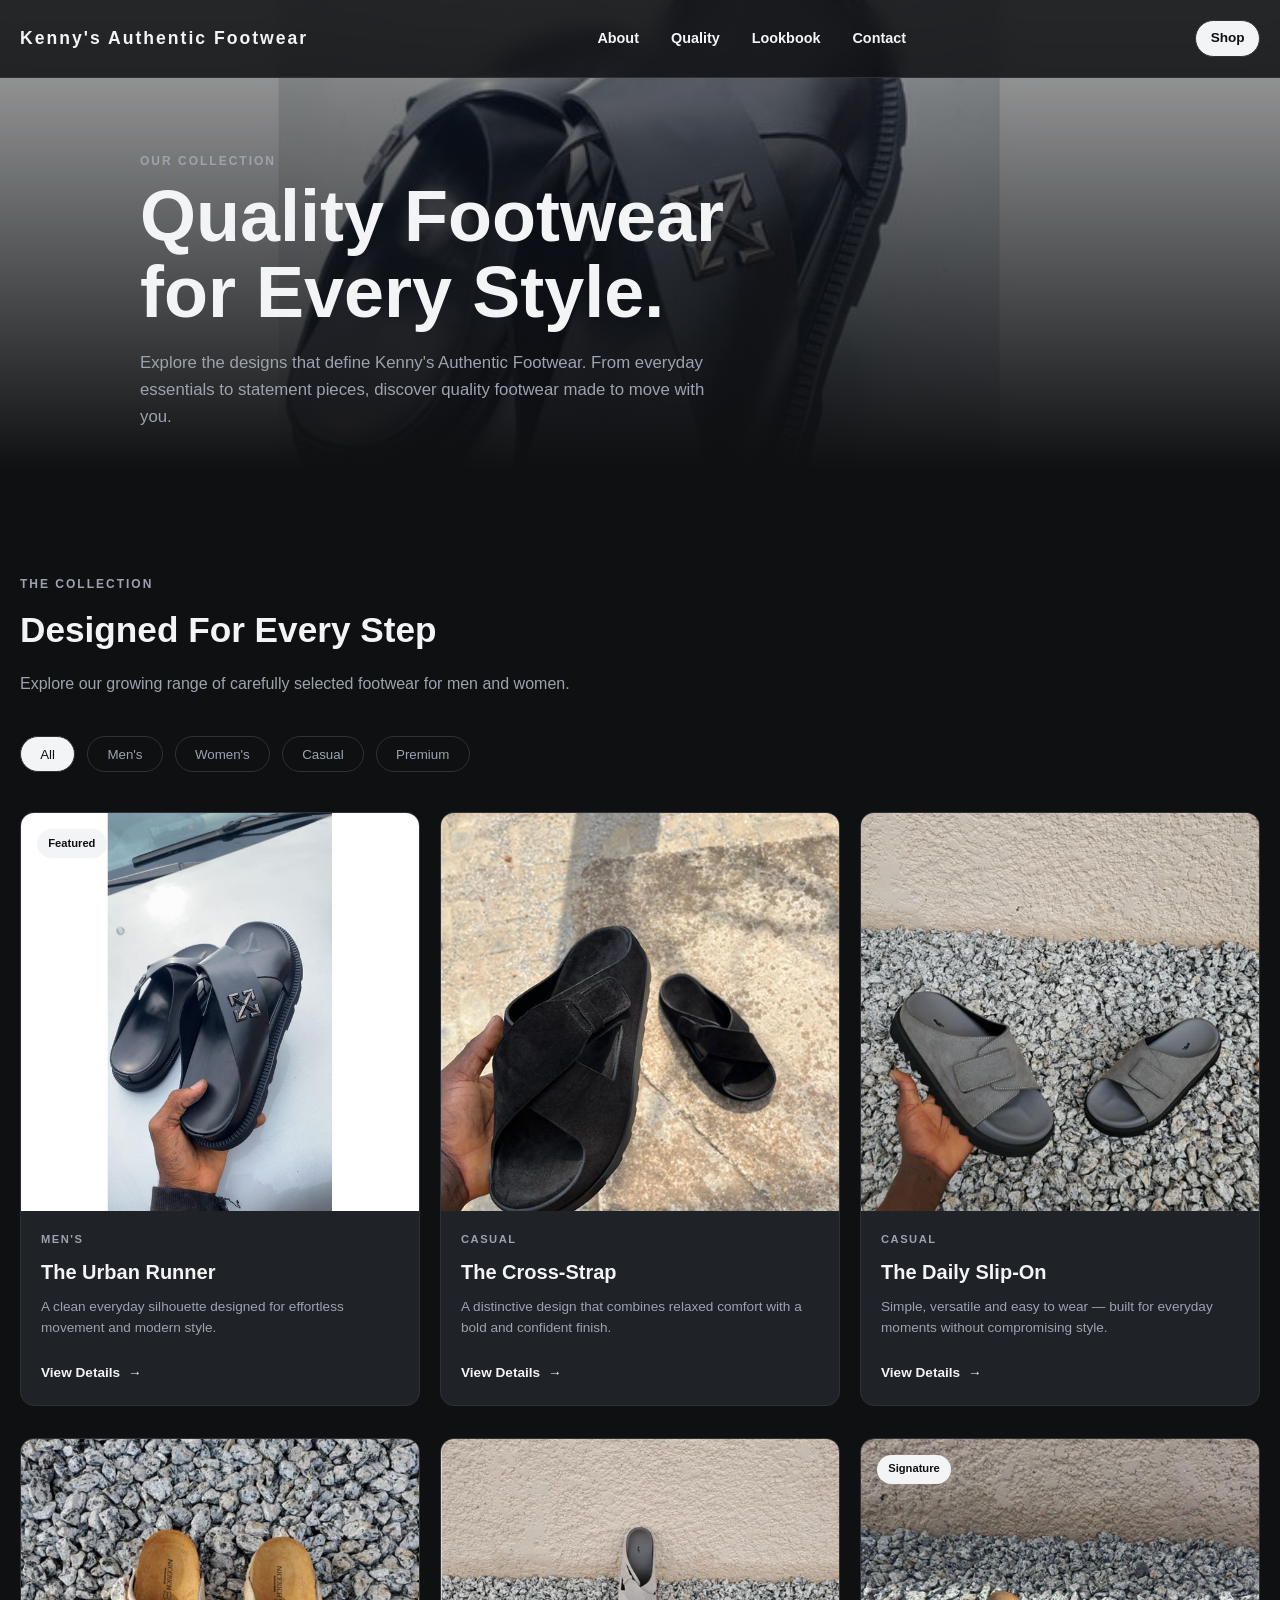
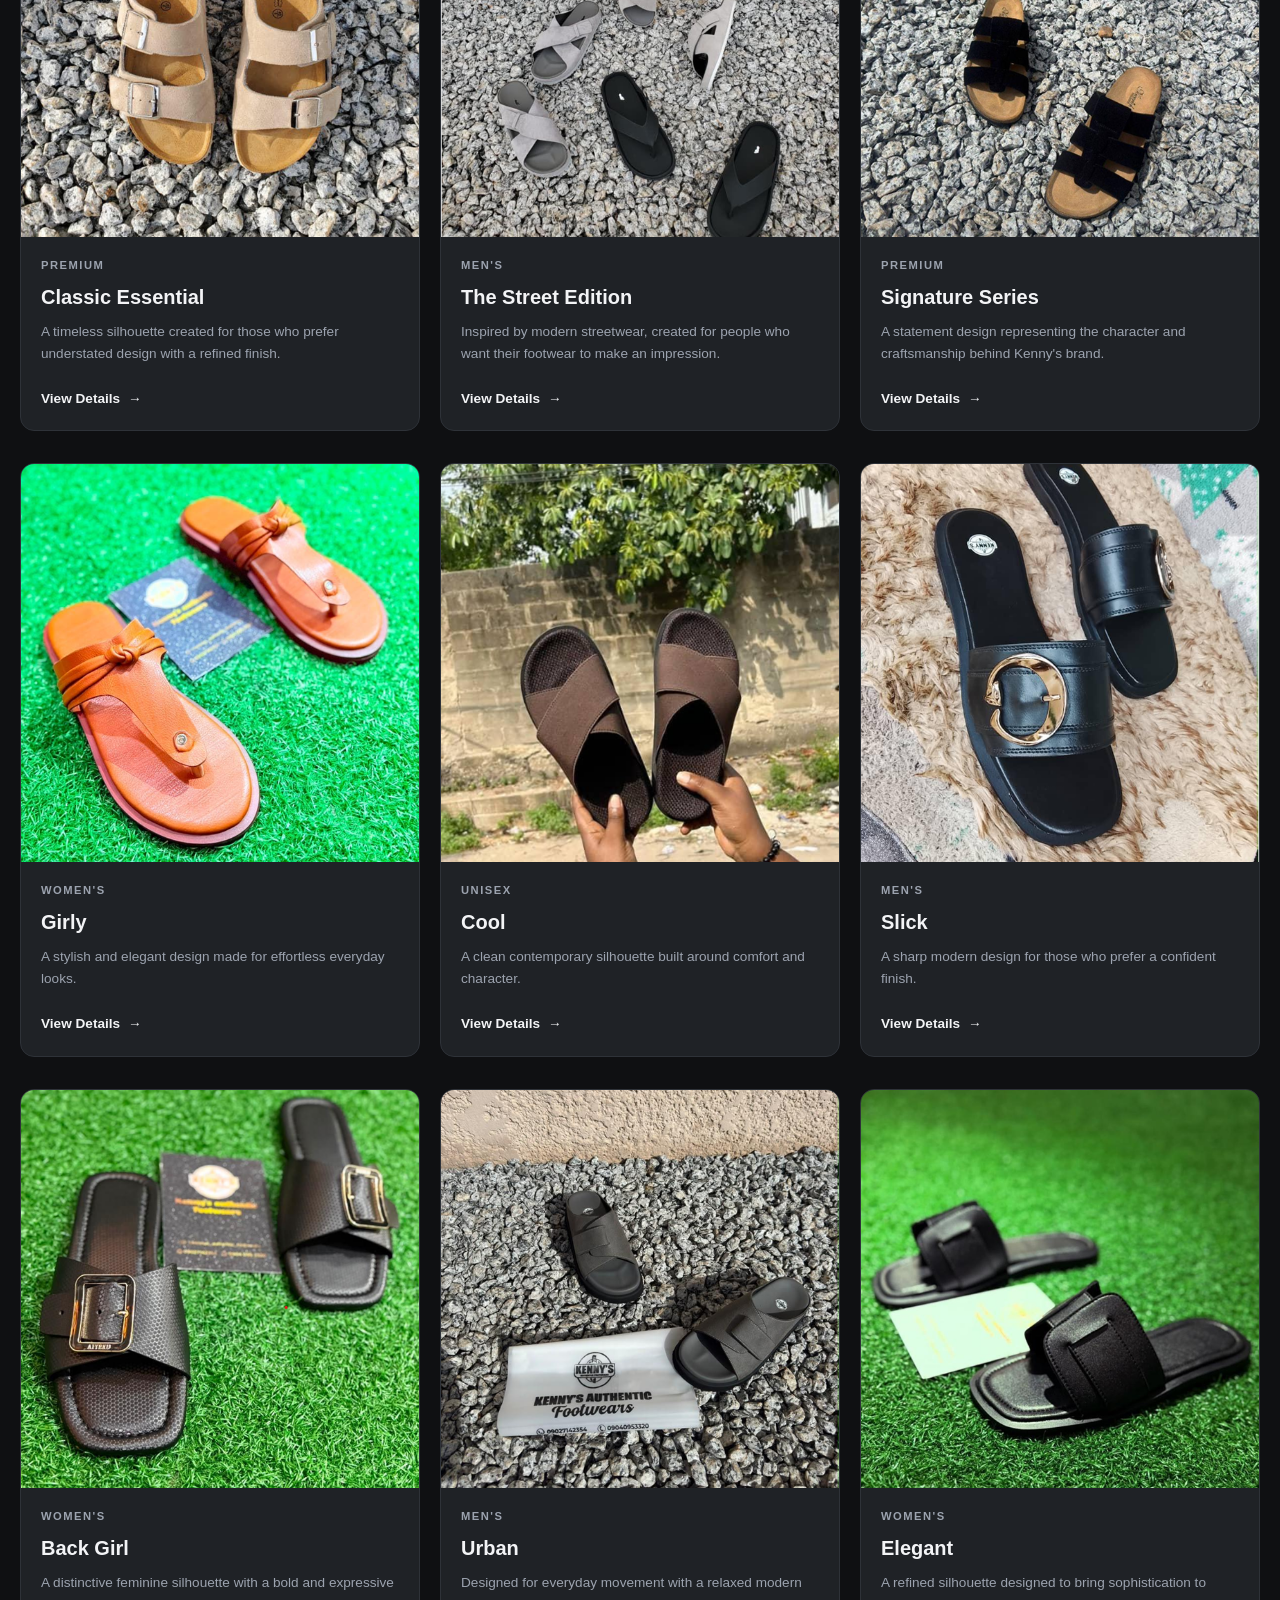
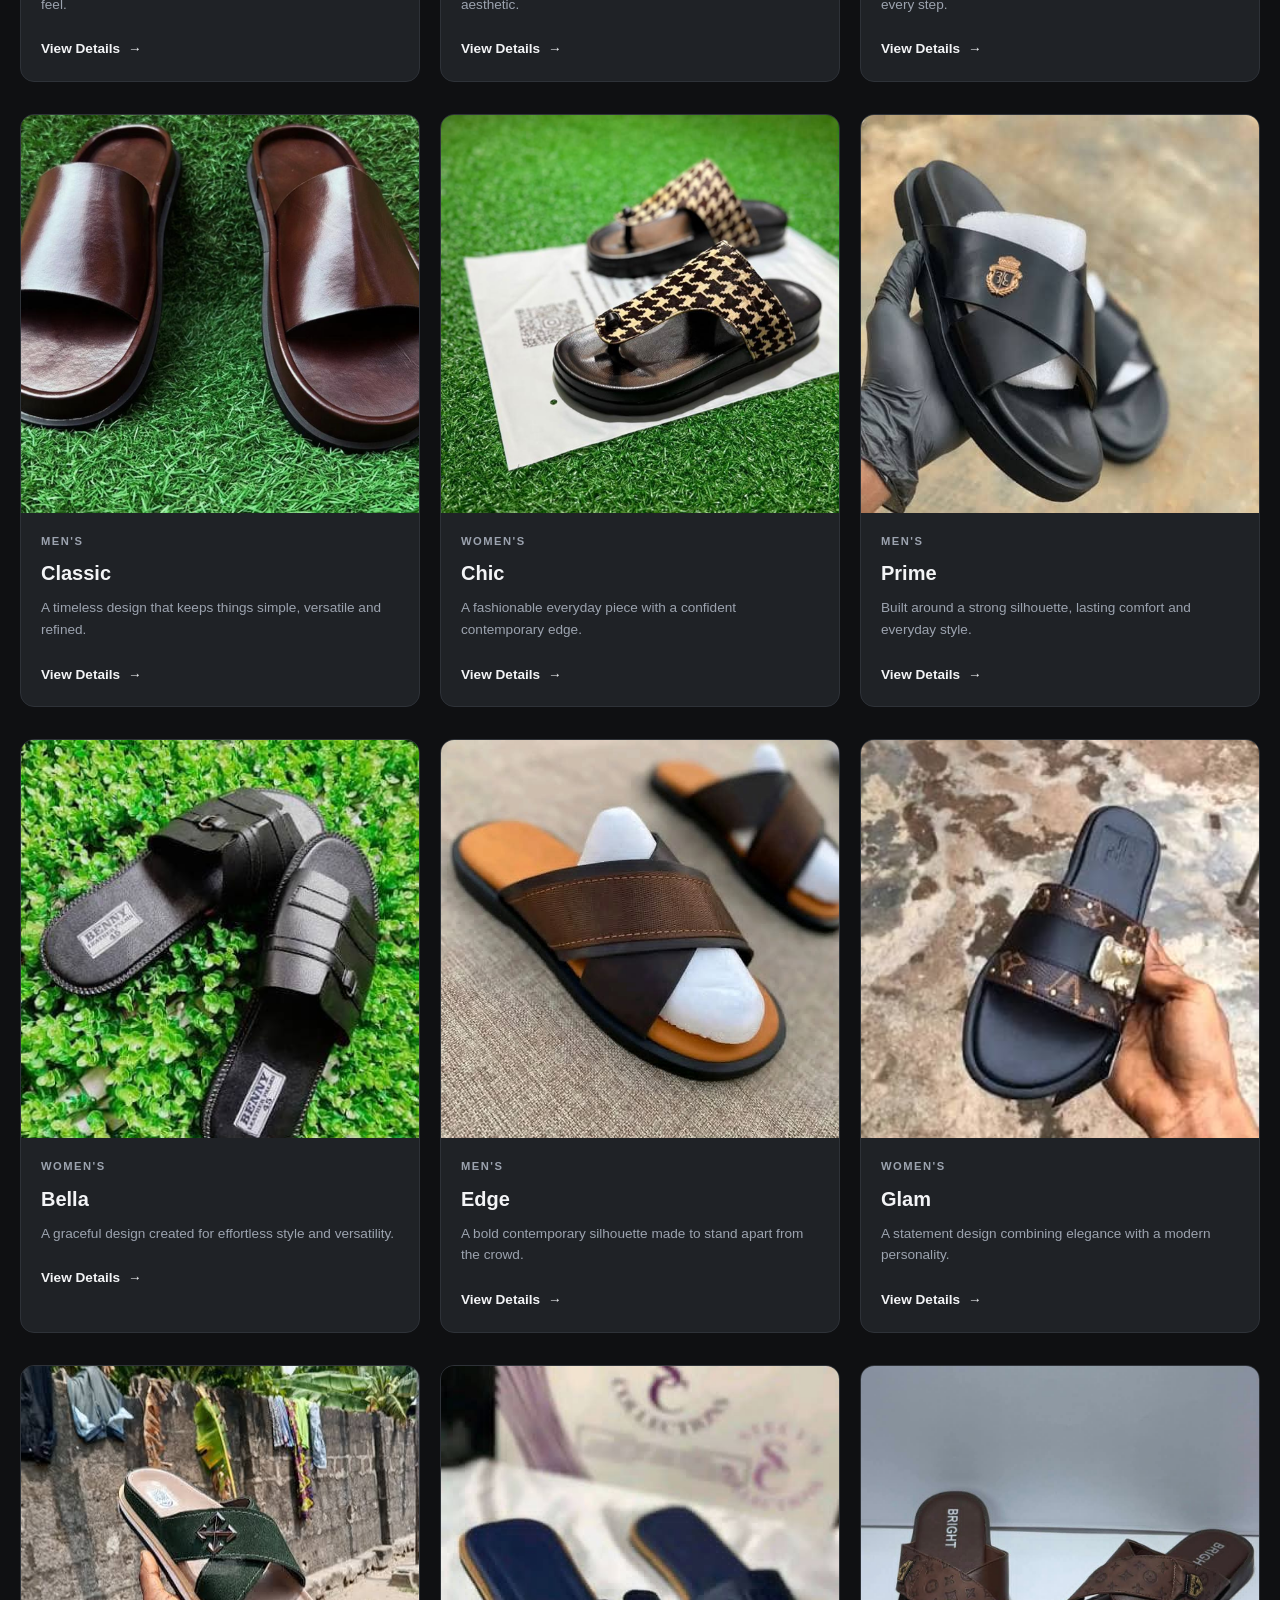
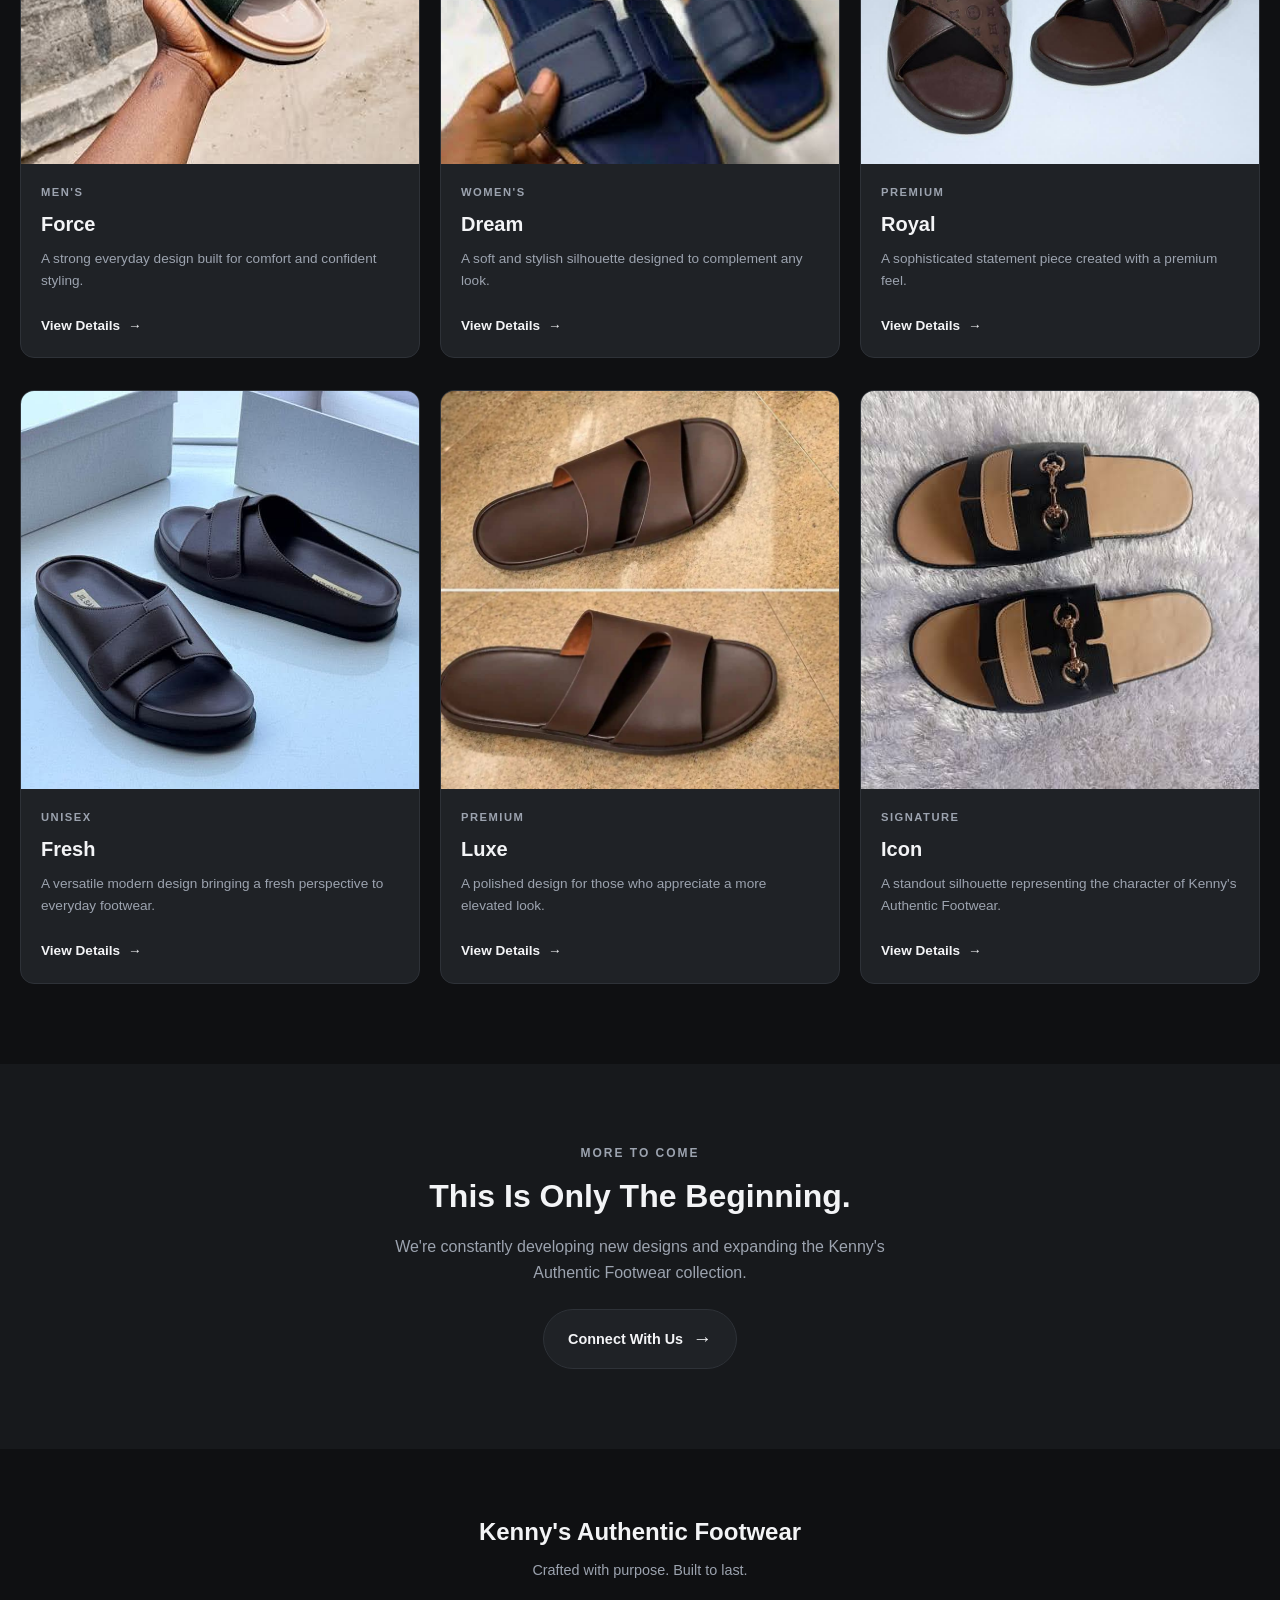
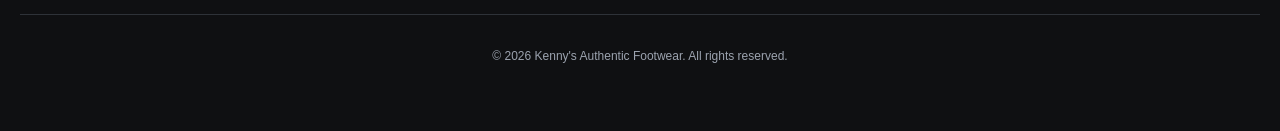
==== commit b55daa5e: "all new updates" ====
--- a/collections.html
+++ b/collections.html
@@ -1,731 +1,1350 @@
-<!DOCTYPE html>
-<html lang="en">
-
-<head>
+<!DOCTYPE html><html lang="en"><head>
   <meta charset="UTF-8">
-  <meta name="viewport" content="width=device-width, initial-scale=1.0">
-
-  <title>Collections | Kenny's Authentic Footwear</title>
-
-  <link rel="stylesheet" href="style.css">
-
-  <!-- AOS CSS -->
-  <link
+  <meta name="viewport" content="width=device-width, initial-scale=1.0">  <title>Footwear Collections | Kenny's Authentic Footwear</title><meta
+name="description"
+content="Explore Kenny's Authentic Footwear collections for men and women, featuring casual, premium, stylish and everyday footwear for different occasions."
+
+«»
+
+  <meta name="robots" content="index, follow">  <meta name="author" content="Kenny's Authentic Footwear">  <link
+    rel="canonical"
+    href="https://kennysfootwear.com/collections.html"
+  >  <!-- Open Graph / Social Sharing --><meta
+property="og:title"
+content="Footwear Collections | Kenny's Authentic Footwear"
+
+«»
+
+<meta
+property="og:description"
+content="Explore Kenny's Authentic Footwear collections for men and women, featuring casual, premium, stylish and everyday footwear."
+
+«»
+
+  <meta property="og:type" content="website"><meta
+property="og:url"
+content="https://kennysfootwear.com/collections.html"
+
+«»
+
+<meta
+property="og:site_name"
+content="Kenny's Authentic Footwear"
+
+«»
+
+<meta
+property="og:image"
+content="https://kennysfootwear.com/images/1.jpg"
+
+«»
+
+  <!-- Stylesheet -->  <link rel="stylesheet" href="style.css">  <!-- AOS CSS -->  <link
     rel="stylesheet"
     href="https://unpkg.com/aos@2.3.4/dist/aos.css"
-  >
-
-  <!-- Material Symbols -->
-  <link
+  >  <!-- Material Symbols -->  <link
     rel="stylesheet"
     href="https://fonts.googleapis.com/css2?family=Material+Symbols+Outlined"
   >
-</head>
-
-<body>
-
-  <!-- NAVBAR -->
-  <nav class="navbar">
-
-    <a href="index.html" class="brand-logo">
-      Kenny's Authentic Footwear
-    </a>
-
-    <div class="nav-links">
-      <a href="index.html#vision">About</a>
-      <a href="index.html#quality">Quality</a>
-      <a href="index.html#lookbook">Lookbook</a>
-      <a href="index.html#contact">Contact</a>
-    </div>
-
-    <div class="nav-right">
-
-      <a href="#" class="nav-btn">
-        Shop
-      </a>
-
-      <button
-        class="hamburger"
-        id="hamburger"
-        aria-label="Open menu"
-      >
-        <span class="material-symbols-outlined">menu</span>
-      </button>
-
-    </div>
-
-  </nav>
-
-
-  <!-- COLLECTION HERO -->
-  <header class="collection-hero">
-
-    <div class="collection-hero-content">
-
-      <span
-        class="section-label"
-        data-aos="fade-up"
-      >
-        OUR COLLECTION
-      </span>
-
-      <h1 data-aos="fade-up" data-aos-delay="100">
-        Find Your Signature Style.
-      </h1>
-
-      <p data-aos="fade-up" data-aos-delay="200">
-        Explore the designs that define Kenny's Authentic Footwear.
-        From everyday essentials to statement pieces, discover a style
-        made to move with you.
-      </p>
-
-    </div>
-
-  </header>
-
-
-  <!-- COLLECTION FILTER -->
-  <section class="collection-section">
-
-    <div class="container">
-
-      <div
-        class="collection-heading"
-        data-aos="fade-up"
-      >
-
-        <span class="section-label">
-          THE COLLECTION
-        </span>
-
-        <h2>
-          Designed For Every Step
-        </h2>
-
-        <p class="body-text">
-          Explore our growing range of carefully selected footwear.
-        </p>
-
-      </div>
-
-
-      <div
-  class="collection-filters"
+</head><body>  <!-- NAVBAR -->  <nav class="navbar"><a href="index.html" class="brand-logo">
+  Kenny's Authentic Footwear
+</a>
+
+<div class="nav-links">
+  <a href="index.html#vision">About</a>
+  <a href="index.html#quality">Quality</a>
+  <a href="index.html#lookbook">Lookbook</a>
+  <a href="index.html#contact">Contact</a>
+</div>
+
+<div class="nav-right">
+
+  <!-- Reserved for future shopping/checkout page -->
+  <a href="#" class="nav-btn">
+    Shop
+  </a>
+
+  <button
+    class="hamburger"
+    id="hamburger"
+    aria-label="Open menu"
+  >
+    <span class="material-symbols-outlined">menu</span>
+  </button>
+
+</div>
+
+  </nav>  <!-- COLLECTION HERO -->  <header class="collection-hero"><div class="collection-hero-content">
+
+  <span
+    class="section-label"
+    data-aos="fade-up"
+  >
+    OUR COLLECTION
+  </span>
+
+  <h1
+    data-aos="fade-up"
+    data-aos-delay="100"
+  >
+    Quality Footwear for Every Style.
+  </h1>
+
+  <p
+    data-aos="fade-up"
+    data-aos-delay="200"
+  >
+    Explore the designs that define Kenny's Authentic Footwear.
+    From everyday essentials to statement pieces, discover quality
+    footwear made to move with you.
+  </p>
+
+</div>
+
+  </header>  <!-- COLLECTION FILTER -->  <section class="collection-section"><div class="container">
+
+  <div
+    class="collection-heading"
+    data-aos="fade-up"
+  >
+
+    <span class="section-label">
+      THE COLLECTION
+    </span>
+
+    <h2>
+      Designed For Every Step
+    </h2>
+
+    <p class="body-text">
+      Explore our growing range of carefully selected footwear
+      for men and women.
+    </p>
+
+  </div>
+
+
+  <div
+    class="collection-filters"
+    data-aos="fade-up"
+    data-aos-delay="100"
+  >
+
+    <button
+      class="filter-btn active"
+      data-filter="all"
+    >
+      All
+    </button>
+
+    <button
+      class="filter-btn"
+      data-filter="men"
+    >
+      Men's
+    </button>
+
+    <button
+      class="filter-btn"
+      data-filter="women"
+    >
+      Women's
+    </button>
+
+    <button
+      class="filter-btn"
+      data-filter="casual"
+    >
+      Casual
+    </button>
+
+    <button
+      class="filter-btn"
+      data-filter="premium"
+    >
+      Premium
+    </button>
+
+  </div>
+
+
+  <!-- PRODUCTS -->
+  <div class="collection-grid">
+
+
+    <!-- PRODUCT 1 -->
+    <article
+      class="collection-card"
+      data-aos="fade-up"
+      data-aos-delay="200"
+      data-category="men"
+    >
+
+      <div class="collection-image">
+
+        <img
+          src="images/1.jpg"
+          alt="The Urban Runner men's footwear"
+          loading="lazy"
+        >
+
+        <span class="collection-tag">
+          Featured
+        </span>
+
+      </div>
+
+      <div class="collection-info">
+
+        <span class="product-category">
+          Men's
+        </span>
+
+        <h3>
+          The Urban Runner
+        </h3>
+
+        <p>
+          A clean everyday silhouette designed for effortless
+          movement and modern style.
+        </p>
+
+        <a
+          href="product.html?product=urbanrunner"
+          class="view-product"
+          aria-label="View details for The Urban Runner"
+        >
+          View Details
+          <span>→</span>
+        </a>
+
+      </div>
+
+    </article>
+
+
+    <!-- PRODUCT 2 -->
+    <article
+      class="collection-card"
+      data-aos="fade-up"
+      data-aos-delay="100"
+      data-category="men"
+    >
+
+      <div class="collection-image">
+
+        <img
+          src="images/black.png"
+          alt="The Cross-Strap men's casual footwear"
+          loading="lazy"
+        >
+
+      </div>
+
+      <div class="collection-info">
+
+        <span class="product-category">
+          Casual
+        </span>
+
+        <h3>
+          The Cross-Strap
+        </h3>
+
+        <p>
+          A distinctive design that combines relaxed comfort
+          with a bold and confident finish.
+        </p>
+
+        <a
+          href="product.html?product=crossstrap"
+          class="view-product"
+          aria-label="View details for The Cross-Strap"
+        >
+          View Details
+          <span>→</span>
+        </a>
+
+      </div>
+
+    </article>
+
+
+    <!-- PRODUCT 3 -->
+    <article
+      class="collection-card"
+      data-aos="fade-up"
+      data-aos-delay="200"
+      data-category="men"
+    >
+
+      <div class="collection-image">
+
+        <img
+          src="images/sliver.png"
+          alt="The Daily Slip-On casual footwear"
+          loading="lazy"
+        >
+
+      </div>
+
+      <div class="collection-info">
+
+        <span class="product-category">
+          Casual
+        </span>
+
+        <h3>
+          The Daily Slip-On
+        </h3>
+
+        <p>
+          Simple, versatile and easy to wear — built for
+          everyday moments without compromising style.
+        </p>
+
+        <a
+          href="product.html?product=dailyslipon"
+          class="view-product"
+          aria-label="View details for The Daily Slip-On"
+        >
+          View Details
+          <span>→</span>
+        </a>
+
+      </div>
+
+    </article>
+
+
+    <!-- PRODUCT 4 -->
+    <article
+      class="collection-card"
+      data-aos="fade-up"
+      data-aos-delay="300"
+      data-category="men"
+    >
+
+      <div class="collection-image">
+
+        <img
+          src="images/sweet.png"
+          alt="Classic Essential premium footwear"
+          loading="lazy"
+        >
+
+      </div>
+
+      <div class="collection-info">
+
+        <span class="product-category">
+          Premium
+        </span>
+
+        <h3>
+          Classic Essential
+        </h3>
+
+        <p>
+          A timeless silhouette created for those who prefer
+          understated design with a refined finish.
+        </p>
+
+        <a
+          href="product.html?product=classicessential"
+          class="view-product"
+          aria-label="View details for Classic Essential"
+        >
+          View Details
+          <span>→</span>
+        </a>
+
+      </div>
+
+    </article>
+
+
+    <!-- PRODUCT 5 -->
+    <article
+      class="collection-card"
+      data-aos="fade-up"
+      data-aos-delay="100"
+      data-category="men"
+    >
+
+      <div class="collection-image">
+
+        <img
+          src="images/plenty.png"
+          alt="The Street Edition men's footwear"
+          loading="lazy"
+        >
+
+      </div>
+
+      <div class="collection-info">
+
+        <span class="product-category">
+          Men's
+        </span>
+
+        <h3>
+          The Street Edition
+        </h3>
+
+        <p>
+          Inspired by modern streetwear, created for people
+          who want their footwear to make an impression.
+        </p>
+
+        <a
+          href="product.html?product=strrtrdition"
+          class="view-product"
+          aria-label="View details for The Street Edition"
+        >
+          View Details
+          <span>→</span>
+        </a>
+
+      </div>
+
+    </article>
+
+
+    <!-- PRODUCT 6 -->
+    <article
+      class="collection-card"
+      data-aos="fade-up"
+      data-aos-delay="200"
+      data-category="men"
+    >
+
+      <div class="collection-image">
+
+        <img
+          src="images/bueauty.png"
+          alt="Signature Series premium footwear"
+          loading="lazy"
+        >
+
+        <span class="collection-tag">
+          Signature
+        </span>
+
+      </div>
+
+      <div class="collection-info">
+
+        <span class="product-category">
+          Premium
+        </span>
+
+        <h3>
+          Signature Series
+        </h3>
+
+        <p>
+          A statement design representing the character and
+          craftsmanship behind Kenny's brand.
+        </p>
+
+        <a
+          href="product.html?product=signatreseries"
+          class="view-product"
+          aria-label="View details for Signature Series"
+        >
+          View Details
+          <span>→</span>
+        </a>
+
+      </div>
+
+    </article>
+
+
+    <!-- PRODUCT 7 -->
+    <article
+      class="collection-card"
+      data-aos="fade-up"
+      data-category="women"
+    >
+
+      <div class="collection-image">
+
+        <img
+          src="images/girly.png"
+          alt="Girly women's footwear"
+          loading="lazy"
+        >
+
+      </div>
+
+      <div class="collection-info">
+
+        <span class="product-category">
+          Women's
+        </span>
+
+        <h3>
+          Girly
+        </h3>
+
+        <p>
+          A stylish and elegant design made for effortless
+          everyday looks.
+        </p>
+
+        <a
+          href="product.html?product=girly"
+          class="view-product"
+          aria-label="View details for Girly"
+        >
+          View Details
+          <span>→</span>
+        </a>
+
+      </div>
+
+    </article>
+
+
+    <!-- PRODUCT 8 -->
+    <article
+      class="collection-card"
+      data-aos="fade-up"
+      data-category="unisex"
+    >
+
+      <div class="collection-image">
+
+        <img
+          src="images/Screenshot 2026-09-05 162527.png"
+          alt="Cool unisex footwear"
+          loading="lazy"
+        >
+
+      </div>
+
+      <div class="collection-info">
+
+        <span class="product-category">
+          Unisex
+        </span>
+
+        <h3>
+          Cool
+        </h3>
+
+        <p>
+          A clean contemporary silhouette built around comfort
+          and character.
+        </p>
+
+        <a
+          href="product.html?product=cool"
+          class="view-product"
+          aria-label="View details for Cool"
+        >
+          View Details
+          <span>→</span>
+        </a>
+
+      </div>
+
+    </article>
+
+
+    <!-- PRODUCT 9 -->
+    <article
+      class="collection-card"
+      data-aos="fade-up"
+      data-category="men"
+    >
+
+      <div class="collection-image">
+
+        <img
+          src="images/slick.png"
+          alt="Slick men's footwear"
+          loading="lazy"
+        >
+
+      </div>
+
+      <div class="collection-info">
+
+        <span class="product-category">
+          Men's
+        </span>
+
+        <h3>
+          Slick
+        </h3>
+
+        <p>
+          A sharp modern design for those who prefer
+          a confident finish.
+        </p>
+
+        <a
+          href="product.html?product=slick"
+          class="view-product"
+          aria-label="View details for Slick"
+        >
+          View Details
+          <span>→</span>
+        </a>
+
+      </div>
+
+    </article>
+
+
+    <!-- PRODUCT 10 -->
+    <article
+      class="collection-card"
+      data-aos="fade-up"
+    >
+
+      <div class="collection-image">
+
+        <img
+          src="images/cool.png"
+          alt="Back Girl women's footwear"
+          loading="lazy"
+        >
+
+      </div>
+
+      <div class="collection-info">
+
+        <span class="product-category">
+          Women's
+        </span>
+
+        <h3>
+          Back Girl
+        </h3>
+
+        <p>
+          A distinctive feminine silhouette with a bold
+          and expressive feel.
+        </p>
+
+        <a
+          href="product.html?product=backgirl"
+          class="view-product"
+          aria-label="View details for Back Girl"
+        >
+          View Details
+          <span>→</span>
+        </a>
+
+      </div>
+
+    </article>
+
+
+    <!-- PRODUCT 11 -->
+    <article
+      class="collection-card"
+      data-aos="fade-up"
+      data-category="men"
+    >
+
+      <div class="collection-image">
+
+        <img
+          src="images/Screenshot 2026-09-04 044049.png"
+          alt="Urban men's footwear"
+          loading="lazy"
+        >
+
+      </div>
+
+      <div class="collection-info">
+
+        <span class="product-category">
+          Men's
+        </span>
+
+        <h3>
+          Urban
+        </h3>
+
+        <p>
+          Designed for everyday movement with a relaxed
+          modern aesthetic.
+        </p>
+
+        <a
+          href="product.html?product=urban"
+          class="view-product"
+          aria-label="View details for Urban"
+        >
+          View Details
+          <span>→</span>
+        </a>
+
+      </div>
+
+    </article>
+
+
+    <!-- PRODUCT 12 -->
+    <article
+      class="collection-card"
+      data-aos="fade-up"
+      data-category="women"
+    >
+
+      <div class="collection-image">
+
+        <img
+          src="images/black-girl.png"
+          alt="Elegant women's footwear"
+          loading="lazy"
+        >
+
+      </div>
+
+      <div class="collection-info">
+
+        <span class="product-category">
+          Women's
+        </span>
+
+        <h3>
+          Elegant
+        </h3>
+
+        <p>
+          A refined silhouette designed to bring sophistication
+          to every step.
+        </p>
+
+        <a
+          href="product.html?product=elegant"
+          class="view-product"
+          aria-label="View details for Elegant"
+        >
+          View Details
+          <span>→</span>
+        </a>
+
+      </div>
+
+    </article>
+
+
+    <!-- PRODUCT 13 -->
+    <article
+      class="collection-card"
+      data-aos="fade-up"
+      data-category="casual"
+    >
+
+      <div class="collection-image">
+
+        <img
+          src="images/classic.png"
+          alt="Classic men's casual footwear"
+          loading="lazy"
+        >
+
+      </div>
+
+      <div class="collection-info">
+
+        <span class="product-category">
+          Men's
+        </span>
+
+        <h3>
+          Classic
+        </h3>
+
+        <p>
+          A timeless design that keeps things simple,
+          versatile and refined.
+        </p>
+
+        <a
+          href="product.html?product=classic"
+          class="view-product"
+          aria-label="View details for Classic"
+        >
+          View Details
+          <span>→</span>
+        </a>
+
+      </div>
+
+    </article>
+
+
+    <!-- PRODUCT 14 -->
+    <article
+      class="collection-card"
+      data-aos="fade-up"
+      data-category="women"
+    >
+
+      <div class="collection-image">
+
+        <img
+          src="images/chick.png"
+          alt="Chic women's footwear"
+          loading="lazy"
+        >
+
+      </div>
+
+      <div class="collection-info">
+
+        <span class="product-category">
+          Women's
+        </span>
+
+        <h3>
+          Chic
+        </h3>
+
+        <p>
+          A fashionable everyday piece with a confident
+          contemporary edge.
+        </p>
+
+        <a
+          href="product.html?product=chic"
+          class="view-product"
+          aria-label="View details for Chic"
+        >
+          View Details
+          <span>→</span>
+        </a>
+
+      </div>
+
+    </article>
+
+
+    <!-- PRODUCT 15 -->
+    <article
+      class="collection-card"
+      data-aos="fade-up"
+      data-category="premium"
+    >
+
+      <div class="collection-image">
+
+        <img
+          src="images/bella.jpeg"
+          alt="Prime men's premium footwear"
+          loading="lazy"
+        >
+
+      </div>
+
+      <div class="collection-info">
+
+        <span class="product-category">
+          Men's
+        </span>
+
+        <h3>
+          Prime
+        </h3>
+
+        <p>
+          Built around a strong silhouette, lasting comfort
+          and everyday style.
+        </p>
+
+        <a
+          href="product.html?product=prime"
+          class="view-product"
+          aria-label="View details for Prime"
+        >
+          View Details
+          <span>→</span>
+        </a>
+
+      </div>
+
+    </article>
+
+
+    <!-- PRODUCT 16 -->
+    <article
+      class="collection-card"
+      data-aos="fade-up"
+      data-category="premium"
+    >
+
+      <div class="collection-image">
+
+        <img
+          src="images/bel.jpeg"
+          alt="Bella women's footwear"
+          loading="lazy"
+        >
+
+      </div>
+
+      <div class="collection-info">
+
+        <span class="product-category">
+          Women's
+        </span>
+
+        <h3>
+          Bella
+        </h3>
+
+        <p>
+          A graceful design created for effortless style
+          and versatility.
+        </p>
+
+        <a
+          href="product.html?product=bella"
+          class="view-product"
+          aria-label="View details for Bella"
+        >
+          View Details
+          <span>→</span>
+        </a>
+
+      </div>
+
+    </article>
+
+
+    <!-- PRODUCT 17 -->
+    <article
+      class="collection-card"
+      data-aos="fade-up"
+      data-category="casual"
+    >
+
+      <div class="collection-image">
+
+        <img
+          src="images/edgee.jpeg"
+          alt="Edge men's casual footwear"
+          loading="lazy"
+        >
+
+      </div>
+
+      <div class="collection-info">
+
+        <span class="product-category">
+          Men's
+        </span>
+
+        <h3>
+          Edge
+        </h3>
+
+        <p>
+          A bold contemporary silhouette made to stand
+          apart from the crowd.
+        </p>
+
+        <a
+          href="product.html?product=edge"
+          class="view-product"
+          aria-label="View details for Edge"
+        >
+          View Details
+          <span>→</span>
+        </a>
+
+      </div>
+
+    </article>
+
+
+    <!-- PRODUCT 18 -->
+    <article
+      class="collection-card"
+      data-aos="fade-up"
+      data-category="women"
+    >
+
+      <div class="collection-image">
+
+        <img
+          src="images/glam.jpeg"
+          alt="Glam women's footwear"
+          loading="lazy"
+        >
+
+      </div>
+
+      <div class="collection-info">
+
+        <span class="product-category">
+          Women's
+        </span>
+
+        <h3>
+          Glam
+        </h3>
+
+        <p>
+          A statement design combining elegance with
+          a modern personality.
+        </p>
+
+        <a
+          href="product.html?product=glam"
+          class="view-product"
+          aria-label="View details for Glam"
+        >
+          View Details
+          <span>→</span>
+        </a>
+
+      </div>
+
+    </article>
+
+
+    <!-- PRODUCT 19 -->
+    <article
+      class="collection-card"
+      data-aos="fade-up"
+      data-category="men"
+    >
+
+      <div class="collection-image">
+
+        <img
+          src="images/force.jpeg"
+          alt="Force men's footwear"
+          loading="lazy"
+        >
+
+      </div>
+
+      <div class="collection-info">
+
+        <span class="product-category">
+          Men's
+        </span>
+
+        <h3>
+          Force
+        </h3>
+
+        <p>
+          A strong everyday design built for comfort
+          and confident styling.
+        </p>
+
+        <a
+          href="product.html?product=force"
+          class="view-product"
+          aria-label="View details for Force"
+        >
+          View Details
+          <span>→</span>
+        </a>
+
+      </div>
+
+    </article>
+
+
+    <!-- PRODUCT 20 -->
+    <article
+      class="collection-card"
+      data-aos="fade-up"
+      data-category="women"
+    >
+
+      <div class="collection-image">
+
+        <img
+          src="images/dream.jpeg"
+          alt="Dream women's footwear"
+          loading="lazy"
+        >
+
+      </div>
+
+      <div class="collection-info">
+
+        <span class="product-category">
+          Women's
+        </span>
+
+        <h3>
+          Dream
+        </h3>
+
+        <p>
+          A soft and stylish silhouette designed to
+          complement any look.
+        </p>
+
+        <a
+          href="product.html?product=dream"
+          class="view-product"
+          aria-label="View details for Dream"
+        >
+          View Details
+          <span>→</span>
+        </a>
+
+      </div>
+
+    </article>
+
+
+    <!-- PRODUCT 21 -->
+    <article
+      class="collection-card"
+      data-aos="fade-up"
+      data-category="premium"
+    >
+
+      <div class="collection-image">
+
+        <img
+          src="images/royal.jpeg"
+          alt="Royal premium footwear"
+          loading="lazy"
+        >
+
+      </div>
+
+      <div class="collection-info">
+
+        <span class="product-category">
+          Premium
+        </span>
+
+        <h3>
+          Royal
+        </h3>
+
+        <p>
+          A sophisticated statement piece created
+          with a premium feel.
+        </p>
+
+        <a
+          href="product.html?product=royal"
+          class="view-product"
+          aria-label="View details for Royal"
+        >
+          View Details
+          <span>→</span>
+        </a>
+
+      </div>
+
+    </article>
+
+
+    <!-- PRODUCT 22 -->
+    <article
+      class="collection-card"
+      data-aos="fade-up"
+      data-category="men"
+    >
+
+      <div class="collection-image">
+
+        <img
+          src="images/fresh.jpeg"
+          alt="Fresh unisex footwear"
+          loading="lazy"
+        >
+
+      </div>
+
+      <div class="collection-info">
+
+        <span class="product-category">
+          Unisex
+        </span>
+
+        <h3>
+          Fresh
+        </h3>
+
+        <p>
+          A versatile modern design bringing a fresh
+          perspective to everyday footwear.
+        </p>
+
+        <a
+          href="product.html?product=fresh"
+          class="view-product"
+          aria-label="View details for Fresh"
+        >
+          View Details
+          <span>→</span>
+        </a>
+
+      </div>
+
+    </article>
+
+
+    <!-- PRODUCT 23 -->
+    <article
+      class="collection-card"
+      data-aos="fade-up"
+      data-category="premium"
+    >
+
+      <div class="collection-image">
+
+        <img
+          src="images/luxe.jpeg"
+          alt="Luxe premium footwear"
+          loading="lazy"
+        >
+
+      </div>
+
+      <div class="collection-info">
+
+        <span class="product-category">
+          Premium
+        </span>
+
+        <h3>
+          Luxe
+        </h3>
+
+        <p>
+          A polished design for those who appreciate
+          a more elevated look.
+        </p>
+
+        <a
+          href="product.html?product=luxe"
+          class="view-product"
+          aria-label="View details for Luxe"
+        >
+          View Details
+          <span>→</span>
+        </a>
+
+      </div>
+
+    </article>
+
+
+    <!-- PRODUCT 24 -->
+    <article
+      class="collection-card"
+      data-aos="fade-up"
+      data-category="premium"
+    >
+
+      <div class="collection-image">
+
+        <img
+          src="images/sig.jpeg"
+          alt="Icon signature footwear"
+          loading="lazy"
+        >
+
+      </div>
+
+      <div class="collection-info">
+
+        <span class="product-category">
+          Signature
+        </span>
+
+        <h3>
+          Icon
+        </h3>
+
+        <p>
+          A standout silhouette representing the character
+          of Kenny's Authentic Footwear.
+        </p>
+
+        <a
+          href="product.html?product=icon"
+          class="view-product"
+          aria-label="View details for Icon"
+        >
+          View Details
+          <span>→</span>
+        </a>
+
+      </div>
+
+    </article>
+
+  </div>
+
+</div>
+
+  </section>  <!-- COLLECTION CTA -->  <section class="collection-bottom"><div
+  class="container"
   data-aos="fade-up"
-  data-aos-delay="100"
 >
 
-  <button class="filter-btn active" data-filter="all">
-    All
-  </button>
-
-  <button class="filter-btn" data-filter="men">
-    Men's
-  </button>
-
-  <button class="filter-btn" data-filter="women">
-    Women's
-  </button>
-
-  <button class="filter-btn" data-filter="casual">
-    Casual
-  </button>
-
-  <button class="filter-btn" data-filter="premium">
-    Premium
-  </button>
+  <span class="section-label">
+    MORE TO COME
+  </span>
+
+  <h2>
+    This Is Only The Beginning.
+  </h2>
+
+  <p>
+    We're constantly developing new designs and expanding
+    the Kenny's Authentic Footwear collection.
+  </p>
+
+  <a
+    href="index.html#contact"
+    class="collection-btn"
+  >
+    Connect With Us
+    <span>→</span>
+  </a>
 
 </div>
-      <!-- PRODUCTS -->
-      <div class="collection-grid">
-
-
-        <!-- PRODUCT 1 -->
-        <article
-          class="collection-card"
-          data-aos="fade-up"
-          data-aos-delay="200"
-          data-category="men"
-        >
-
-          <div class="collection-image">
-
-            <img
-              src="images/1.jpg"
-              alt="The Urban Runner"
-            >
-
-            <span class="collection-tag">
-              Featured
-            </span>
-
-          </div>
-
-          <div class="collection-info">
-
-            <span class="product-category">
-              Sneakers
-            </span>
-
-            <h3>
-              The Urban Runner
-            </h3>
-
-            <p>
-              A clean everyday silhouette designed for effortless
-              movement and modern street style.
-            </p>
-
-            <a href="product.html?product=urbanrunner" class="view-product">
-              View Details
-              <span>→</span>
-            </a>
-
-          </div>
-
-        </article>
-
-
-        <!-- PRODUCT 2 -->
-        <article
-          class="collection-card"
-          data-aos="fade-up"
-          data-aos-delay="100"
-          data-category="men"
-        >
-
-          <div class="collection-image">
-
-            <img
-              src="images/black.png"
-              alt="The Cross-Strap"
-            >
-
-          </div>
-
-          <div class="collection-info">
-
-            <span class="product-category">
-              Casual
-            </span>
-
-            <h3>
-              The Cross-Strap
-            </h3>
-
-            <p>
-              A distinctive design that combines relaxed comfort
-              with a bold and confident finish.
-            </p>
-
-            <a href="product.html?product=crossstrap" class="view-product">
-              View Details
-              <span>→</span>
-            </a>
-
-          </div>
-
-        </article>
-
-
-        <!-- PRODUCT 3 -->
-        <article
-          class="collection-card"
-          data-aos="fade-up"
-          data-aos-delay="200"
-          data-category="men"
-        >
-
-          <div class="collection-image">
-
-            <img
-              src="images/sliver.png"
-              alt="The Daily Slip-On"
-            >
-
-          </div>
-
-          <div class="collection-info">
-
-            <span class="product-category">
-              Casual
-            </span>
-
-            <h3>
-              The Daily Slip-On
-            </h3>
-
-            <p>
-              Simple, versatile and easy to wear — built for
-              everyday moments without compromising style.
-            </p>
-
-            <a href="product.html?product=dailyslipon" class="view-product">
-              View Details
-              <span>→</span>
-            </a>
-
-          </div>
-
-        </article>
-
-
-        <!-- PRODUCT 4 -->
-        <article
-          class="collection-card"
-          data-aos="fade-up"
-          data-aos-delay="300"
-          data-category="men"
-        >
-
-          <div class="collection-image">
-
-            <img
-              src="images/sweet.png"
-              alt="Classic Essential"
-            >
-
-          </div>
-
-          <div class="collection-info">
-
-            <span class="product-category">
-              Premium
-            </span>
-
-            <h3>
-              Classic Essential
-            </h3>
-
-            <p>
-              A timeless silhouette created for those who prefer
-              understated design with a refined finish.
-            </p>
-
-            <a href="product.html?product=classicessential" class="view-product">
-              View Details
-              <span>→</span>
-            </a>
-
-          </div>
-
-        </article>
-
-
-        <!-- PRODUCT 5 -->
-        <article
-          class="collection-card"
-          data-aos="fade-up"
-          data-aos-delay="100"
-          data-category="men"
-        >
-
-          <div class="collection-image">
-
-            <img
-              src="images/plenty.png"
-              alt="The Street Edition"
-            >
-
-          </div>
-
-          <div class="collection-info">
-
-            <span class="product-category">
-              men's
-            </span>
-
-            <h3>
-              The Street Edition
-            </h3>
-
-            <p>
-              Inspired by modern streetwear, created for people
-              who want their footwear to make an impression.
-            </p>
-
-            <a href="product.html?product=strrtrdition" class="view-product">
-              View Details
-              <span>→</span>
-            </a>
-
-          </div>
-
-        </article>
-
-
-        <!-- PRODUCT 6 -->
-        <article
-          class="collection-card"
-          data-aos="fade-up"
-          data-aos-delay="200"
-          data-category="men"
-        >
-
-          <div class="collection-image">
-
-            <img
-              src="images/bueauty.png"
-              alt="Signature Series"
-            >
-
-            <span class="collection-tag">
-              Signature
-            </span>
-
-          </div>
-
-          <div class="collection-info">
-
-            <span class="product-category">
-              Premium
-            </span>
-
-            <h3>
-              Signature Series
-            </h3>
-
-            <p>
-              A statement design representing the character and
-              craftsmanship behind the Kenny's brand.
-            </p>
-
-            <a href="product.html?product=signatreseries" class="view-product">
-              View Details
-              <span>→</span>
-            </a>
-
-          </div>
-
-        </article>
-        
-          <!-- PRODUCT 7 -->
-<article class="collection-card" data-aos="fade-up">
-  <div class="collection-image">
-    <img src="images/girly.png" alt="Girly">
+
+  </section>  <!-- FOOTER -->  <footer class="footer"><div class="container">
+
+  <h2>
+    Kenny's Authentic Footwear
+  </h2>
+
+  <p>
+    Crafted with purpose. Built to last.
+  </p>
+
+  <div class="copyright">
+    &copy; 2026 Kenny's Authentic Footwear.
+    All rights reserved.
   </div>
-  <div class="collection-info">
-    <span class="product-category">Women's</span>
-    <h3>Girly</h3>
-    <p>A stylish and elegant design made for effortless everyday looks.</p>
-    <a href="product.html?product=girly" class="view-product">View Details <span>→</span></a>
-  </div>
-</article>
-
-
-<!-- PRODUCT 8 -->
-<article class="collection-card" data-aos="fade-up" data-aos-delay="100">
-  <div class="collection-image">
-    <img src="images/Screenshot 2026-09-05 162527.png" alt="Cool">
-  </div>
-  <div class="collection-info">
-    <span class="product-category">Unisex</span>
-    <h3>Cool</h3>
-    <p>A clean contemporary silhouette built around comfort and character.</p>
-    <a href="product.html?product=cool" class="view-product">View Details <span>→</span></a>
-  </div>
-</article>
-
-
-<!-- PRODUCT 9 -->
-<article class="collection-card" data-aos="fade-up" data-aos-delay="200">
-  <div class="collection-image">
-    <img src="images/slick.png" alt="Slick">
-  </div>
-  <div class="collection-info">
-    <span class="product-category">Men's</span>
-    <h3>Slick</h3>
-    <p>A sharp modern design for those who prefer a confident finish.</p>
-    <a href="product.html?product=slick" class="view-product">View Details <span>→</span></a>
-  </div>
-</article>
-
-
-<!-- PRODUCT 10 -->
-<article class="collection-card" data-aos="fade-up">
-  <div class="collection-image">
-    <img src="images/cool.png" alt="Back Girl">
-  </div>
-  <div class="collection-info">
-    <span class="product-category">Women's</span>
-    <h3>Back Girl</h3>
-    <p>A distinctive feminine silhouette with a bold and expressive feel.</p>
-    <a href="product.html?product=backgirl" class="view-product">View Details <span>→</span></a>
-  </div>
-</article>
-
-
-<!-- PRODUCT 11 -->
-<article class="collection-card" data-aos="fade-up" data-aos-delay="100">
-  <div class="collection-image">
-    <img src="images/Screenshot 2026-09-04 044049.png" alt="Urban">
-  </div>
-  <div class="collection-info">
-    <span class="product-category">Men's</span>
-    <h3>Urban</h3>
-    <p>Designed for everyday movement with a relaxed modern aesthetic.</p>
-    <a href="product.html?product=urban" class="view-product">View Details <span>→</span></a>
-  </div>
-</article>
-
-
-<!-- PRODUCT 12 -->
-<article class="collection-card" data-aos="fade-up" data-aos-delay="200" data-category="women">
-  <div class="collection-image">
-    <img src="images/black-girl.png" alt="Elegant">
-  </div>
-  <div class="collection-info">
-    <span class="product-category">Women's</span>
-    <h3>Elegant</h3>
-    <p>A refined silhouette designed to bring sophistication to every step.</p>
-    <a href="product.html?product=elegant" class="view-product">View Details <span>→</span></a>
-  </div>
-</article>
-
-
-<!-- PRODUCT 13 -->
-<article class="collection-card" data-aos="fade-up" data-category="casual">
-  <div class="collection-image">
-    <img src="images/classic.png" alt="Classic">
-  </div>
-  <div class="collection-info">
-    <span class="product-category">Men's</span>
-    <h3>Classic</h3>
-    <p>A timeless design that keeps things simple, versatile and refined.</p>
-    <a href="product.html?product=classic" class="view-product">View Details <span>→</span></a>
-  </div>
-</article>
-
-
-<!-- PRODUCT 14 -->
-<article class="collection-card" data-aos="fade-up" data-aos-delay="100" data-category="women">
-  <div class="collection-image">
-    <img src="images/chick.png" alt="Chic">
-  </div>
-  <div class="collection-info">
-    <span class="product-category">Women's</span>
-    <h3>Chic</h3>
-    <p>A fashionable everyday piece with a confident contemporary edge.</p>
-    <a href="product.html?product=chic" class="view-product">View Details <span>→</span></a>
-  </div>
-</article>
-
-
-<!-- PRODUCT 15 -->
-<article class="collection-card" data-aos="fade-up" data-aos-delay="200" data-category="premium">
-  <div class="collection-image">
-    <img src="images/bella.jpeg" alt="Prime">
-  </div>
-  <div class="collection-info">
-    <span class="product-category">Men's</span>
-    <h3>Prime</h3>
-    <p>Built around a strong silhouette, lasting comfort and everyday style.</p>
-    <a href="product.html?product=prime" class="view-product">View Details <span>→</span></a>
-  </div>
-</article>
-
-
-<!-- PRODUCT 16 -->
-<article class="collection-card" data-aos="fade-up" data-category="premium">
-  <div class="collection-image">
-    <img src="images/bel.jpeg" alt="Bella">
-  </div>
-  <div class="collection-info">
-    <span class="product-category">Women's</span>
-    <h3>Bella</h3>
-    <p>A graceful design created for effortless style and versatility.</p>
-    <a href="product.html?product=bella" class="view-product">View Details <span>→</span></a>
-  </div>
-</article>
-
-
-<!-- PRODUCT 17 -->
-<article class="collection-card" data-aos="fade-up" data-aos-delay="100" data-category="casual">
-  <div class="collection-image">
-    <img src="images/edgee.jpeg" alt="Edge">
-  </div>
-  <div class="collection-info">
-    <span class="product-category">Men's</span>
-    <h3>Edge</h3>
-    <p>A bold contemporary silhouette made to stand apart from the crowd.</p>
-    <a href="product.html?product=edge" class="view-product">View Details <span>→</span></a>
-  </div>
-</article>
-
-
-<!-- PRODUCT 18 -->
-<article class="collection-card" data-aos="fade-up" data-aos-delay="200" data-category="women">
-  <div class="collection-image">
-    <img src="images/glam.jpeg" alt="Glam">
-  </div>
-  <div class="collection-info">
-    <span class="product-category">Women's</span>
-    <h3>Glam</h3>
-    <p>A statement design combining elegance with a modern personality.</p>
-    <a href="product.html?product=glam" class="view-product">View Details <span>→</span></a>
-  </div>
-</article>
-
-
-<!-- PRODUCT 19 -->
-<article class="collection-card" data-aos="fade-up" data-category="men">
-  <div class="collection-image">
-    <img src="images/force.jpeg" alt="Force">
-  </div>
-  <div class="collection-info">
-    <span class="product-category">Men's</span>
-    <h3>Force</h3>
-    <p>A strong everyday design built for comfort and confident styling.</p>
-    <a href="product.html?product=force" class="view-product">View Details <span>→</span></a>
-  </div>
-</article>
-
-
-<!-- PRODUCT 20 -->
-<article class="collection-card" data-aos="fade-up" data-aos-delay="100" data-category="women">
-  <div class="collection-image">
-    <img src="images/dream.jpeg" alt="Dream">
-  </div>
-  <div class="collection-info">
-    <span class="product-category">Women's</span>
-    <h3>Dream</h3>
-    <p>A soft and stylish silhouette designed to complement any look.</p>
-    <a href="product.html?product=dream" class="view-product">View Details <span>→</span></a>
-  </div>
-</article>
-
-
-<!-- PRODUCT 21 -->
-<article class="collection-card" data-aos="fade-up" data-aos-delay="200" data-category="premium">
-  <div class="collection-image">
-    <img src="images/royal.jpeg" alt="Royal">
-  </div>
-  <div class="collection-info">
-    <span class="product-category">Premium</span>
-    <h3>Royal</h3>
-    <p>A sophisticated statement piece created with a premium feel.</p>
-    <a href="product.html?product=royal" class="view-product">View Details <span>→</span></a>
-  </div>
-</article>
-
-
-<!-- PRODUCT 22 -->
-<article class="collection-card" data-aos="fade-up" data-category="men">
-  <div class="collection-image">
-    <img src="images/fresh.jpeg" alt="Fresh">
-  </div>
-  <div class="collection-info">
-    <span class="product-category">Unisex</span>
-    <h3>Fresh</h3>
-    <p>A versatile modern design bringing a fresh perspective to everyday footwear.</p>
-    <a href="product.html?product=fresh" class="view-product">View Details <span>→</span></a>
-  </div>
-</article>
-
-
-<!-- PRODUCT 23 -->
-<article class="collection-card" data-aos="fade-up" data-aos-delay="100" data-category="premium">
-  <div class="collection-image">
-    <img src="images/luxe.jpeg" alt="Luxe">
-  </div>
-  <div class="collection-info">
-    <span class="product-category">Premium</span>
-    <h3>Luxe</h3>
-    <p>A polished design for those who appreciate a more elevated look.</p>
-    <a href="product.html?product=luxe" class="view-product">View Details <span>→</span></a>
-  </div>
-</article>
-
-
-<!-- PRODUCT 24 -->
-<article class="collection-card" data-aos="fade-up" data-aos-delay="200" data-category="premium">
-  <div class="collection-image">
-    <img src="images/sig.jpeg" alt="Icon">
-  </div>
-  <div class="collection-info">
-    <span class="product-category">Signature</span>
-    <h3>Icon</h3>
-    <p>A standout silhouette representing the character of Kenny's Authentic Footwear.</p>
-    <a href="product.html?product=icon" class="view-product">View Details <span>→</span></a>
-  </div>
-</article>
-      </div>
-
-    </div>
-
-  </section>
-
-
-  <!-- COLLECTION CTA -->
-  <section class="collection-bottom">
-
-    <div
-      class="container"
-      data-aos="fade-up"
-    >
-
-      <span class="section-label">
-        MORE TO COME
-      </span>
-
-      <h2>
-        This Is Only The Beginning.
-      </h2>
-
-      <p>
-        We're constantly developing new designs and expanding
-        the Kenny's Authentic Footwear collection.
-      </p>
-
-      <a href="index.html#contact" class="collection-btn">
-        Connect With Us
-        <span>→</span>
-      </a>
-
-    </div>
-
-  </section>
-
-
-  <!-- FOOTER -->
-  <footer class="footer">
-
-    <div class="container">
-
-      <h2>
-        Kenny's Authentic Footwear
-      </h2>
-
-      <p>
-        Crafted with purpose. Built to last.
-      </p>
-
-      <div class="copyright">
-        &copy; 2026 Kenny's Authentic Footwear.
-        All rights reserved.
-      </div>
-
-    </div>
-
-  </footer>
-
- <script src="script.js"></script>
-
-  <!-- AOS JS -->
-  <script
+
+</div>
+
+  </footer>  <script src="script.js"></script>  <!-- AOS JS -->  <script
     src="https://unpkg.com/aos@2.3.4/dist/aos.js">
-  </script>
-
-
-  <!-- AOS INITIALIZATION -->
-  <script>
+  </script>  <!-- AOS INITIALIZATION -->  <script>
     AOS.init({
       duration: 1100,
       easing: 'ease-out-cubic',
       once: true,
       offset: 80
     });
-  </script>
-
-</body>
+  </script></body>
 </html>
